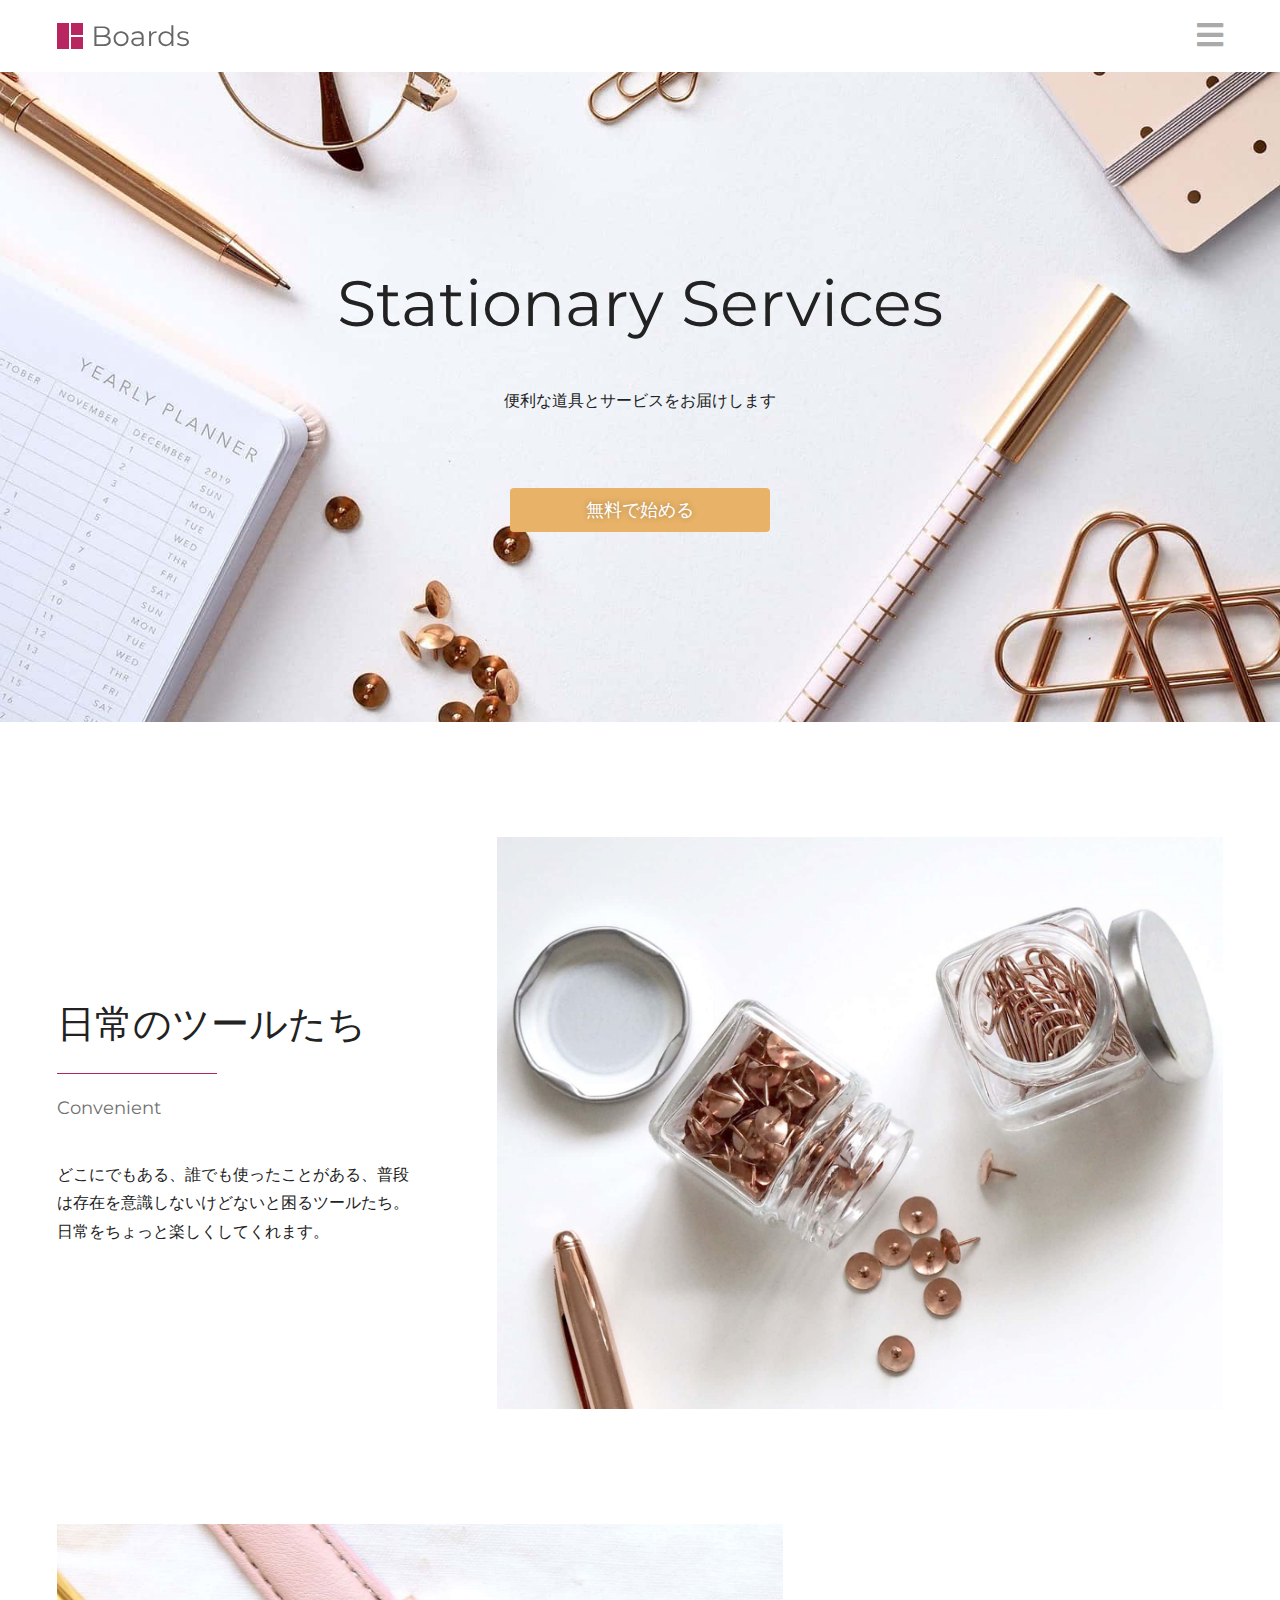
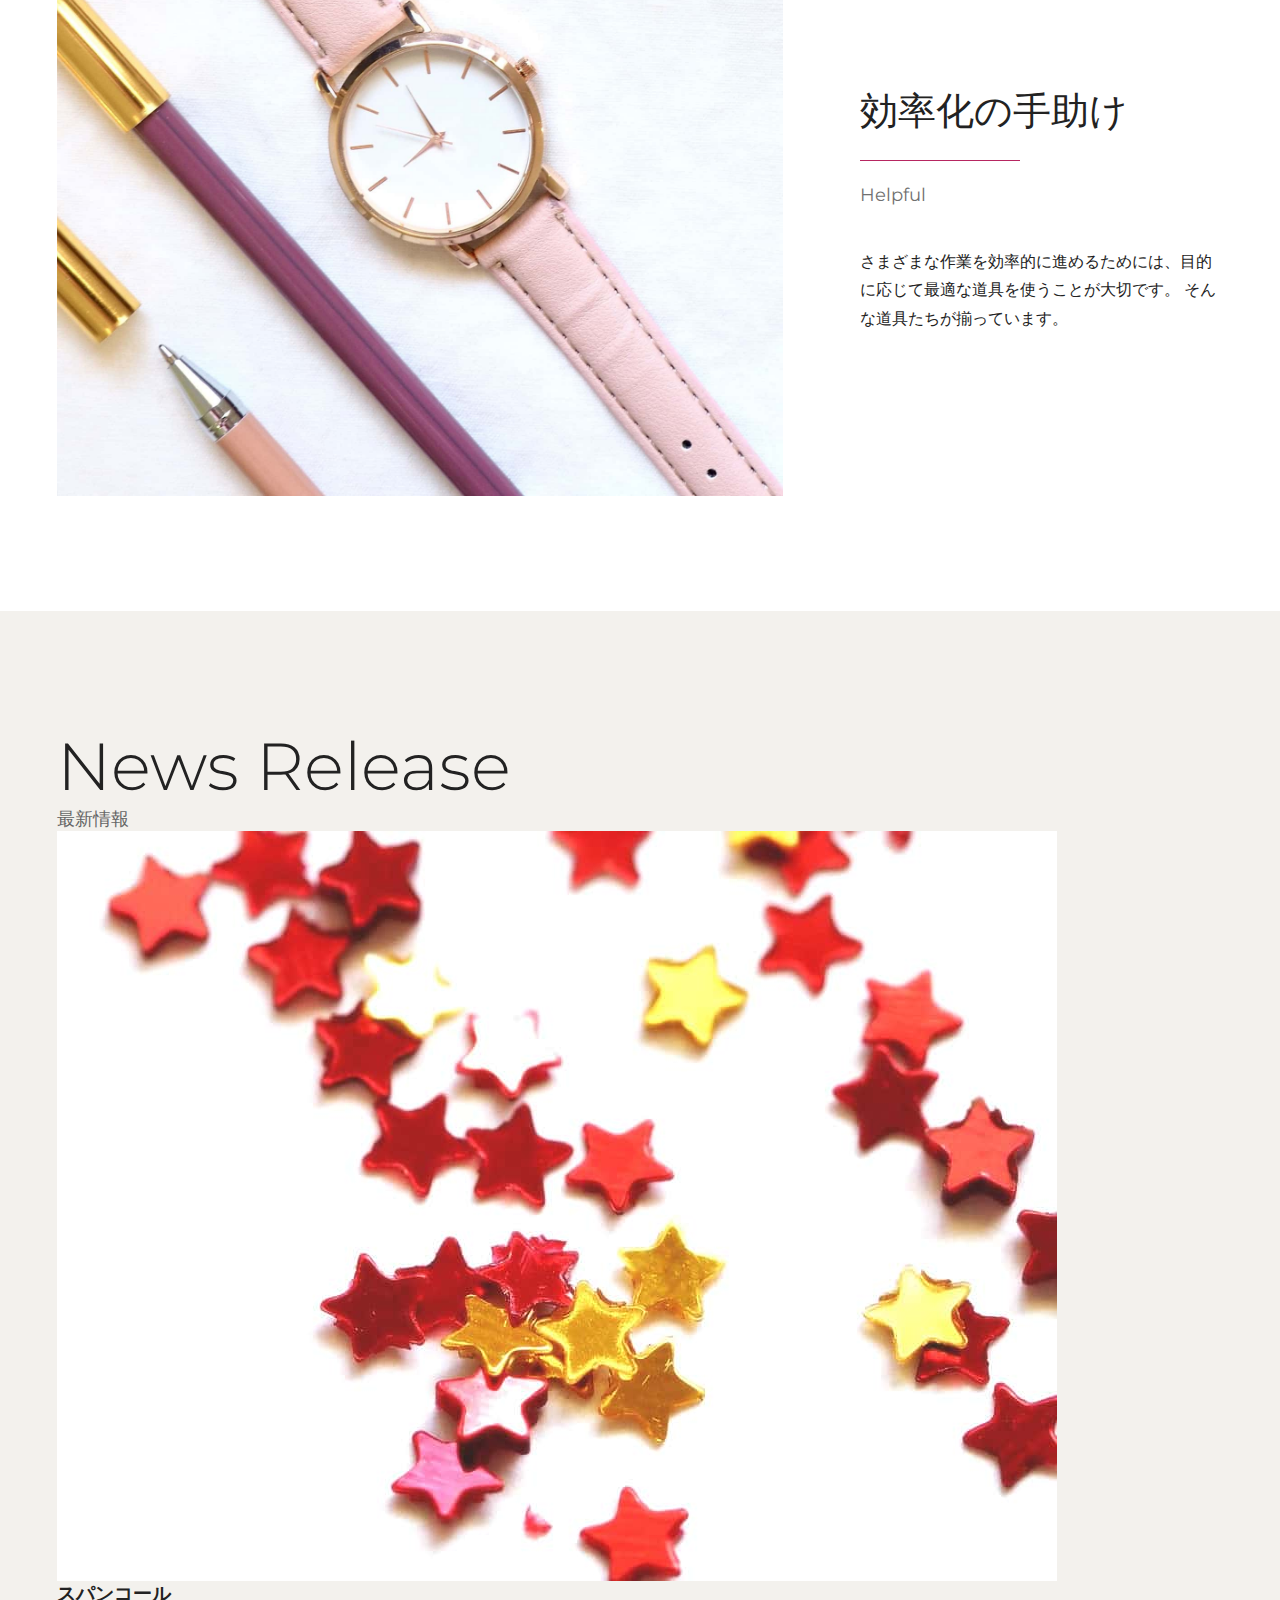
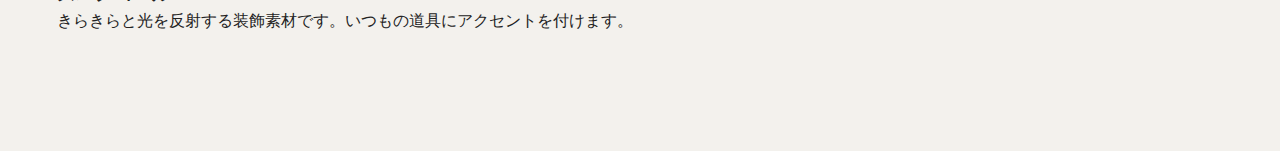
==== src/index.html @ 55b47ab6 "4-3.見出しの表示を整える" ====
<!DOCTYPE html>
<html lang="ja">
<head>
  <meta charset="UTF-8">
  <meta name="viewport" content="width=device-width">
  <title>Boards</title>

  <link rel="preconnect" href="https://fonts.googleapis.com">
  <link rel="preconnect" href="https://fonts.gstatic.com" crossorigin>
  <link href="https://fonts.googleapis.com/css2?family=Montserrat:wght@100..900&display=swap" rel="stylesheet">

  <link href="css/all.css" rel="stylesheet">

  <link href="style.css" rel="stylesheet">
</head>

<body>
  <header class="header">
    <div class="header-container w-container">
      <div class="site">
        <a href="index.html">
          <img src="img/logo.svg" alt="Boards" width="135" height="26">
        </a>
      </div>

      <button class="navbtn">
        <i class="fa fa-bars"></i>
        <span class="sr-only">MENU</span>
      </button>
    </div>
  </header>

  <section class="hero">
    <div class="hero-container w-container">
      <h1>Stationary Services</h1>
      <p>便利な道具とサービスをお届けします</p>
      <a href="#" class="btn">無料で始める</a>
    </div>
  </section>

  <section class="imgtext">
    <div class="imgtext-container w-container">
      <div class="text">
        <h2 class="heading-decoration">日常のツールたち</h2>
        <p>Convenient</p>
        <p>どこにでもある、誰でも使ったことがある、普段は存在を意識しないけどないと困るツールたち。
          日常をちょっと楽しくしてくれます。</p>
      </div>
      <figure class="img">
        <img src="img/tool.jpg" alt="" width="1600" height="1260">
      </figure>
    </div>
  </section>

  <section class="imgtext">
    <div class="imgtext-container reverse w-container">
      <div class="text">
        <h2 class="heading-decoration">効率化の手助け</h2>
        <p>Helpful</p>
        <p>さまざまな作業を効率的に進めるためには、目的に応じて最適な道具を使うことが大切です。
          そんな道具たちが揃っています。</p>
      </div>
      <figure class="img">
        <img src="img/helpful.jpg" alt="" width="1600" height="1260">
      </figure>
    </div>
  </section>

  <section class="posts">
    <div class="w-container">
      <h2 class="heading">
        News Release <span>最新情報</span>
      </h2>

      <div class="posts-container">
        <article class="post">
          <a href="#">
            <figure>
              <img src="img/news01.jpg" alt="" width="1000" height="750">
            </figure>
            <h3>スパンコール</h3>
            <p>きらきらと光を反射する装飾素材です。いつもの道具にアクセントを付けます。</p>
          </a>
        </article>
      </div>
    </div>
  </section>
</body>
</html>
---- src/style.css ----
@charset "UTF-8";

/* 基本 */
:root {
  --v-space: clamp(90px, 9vw, 120px);
}

body {
  margin: 0;
  background-color: #eeeeee;
  color: #222222;
  font-family: sans-serif;
}

h1, h2, h3, h4, h5, h6, p, figure {
  margin: 0;
}

p {
  line-height: 1.8;
}

a {
  color: inherit;
  text-decoration: none;
}

a:hover {
  filter: brightness(90%) contrast(120%);
}

img {
  display: block;
  max-width: 100%;
  height: auto;
}

/* 横幅と左右の余白 */
.w-container {
  max-width: 1166px;
  margin: auto;
  padding-left: 15px;
  padding-right: 15px;
}

/* ヘッダー */
.header {
  position: sticky;
  top: 0;
  z-index: 10;
  height: 72px;
  background-color: #ffffff;
}

.header-container {
  display: flex;
  justify-content: space-between;
  align-items: center;
  height: 100%;
}

/* ナビゲーションボタン */
.navbtn {
  padding: 0;
  outline: none;
  border: none;
  background: transparent;
  cursor: pointer;
  color: #aaaaaa;
  font-size: 30px;
}

/* ヒーロー */
.hero {
  height: 650px;
  background-image: url(img/hero.jpg);
  background-position: center;
  background-size: cover;
}

.hero-container {
  display: grid;
  justify-items: center;
  align-content: center;
  height: 100%;
}

.hero h1 {
  margin-bottom: 42px;
  font-family: "Montserrat", sans-serif;
  font-size: clamp(48px, 5vw, 68px);
  min-height: 0vw;
  font-weight: 400;
  line-height: 1.3;
  text-align: center;
}

.hero p {
  margin-bottom: 72px;
}

/* ボタン */
.btn {
  display: block;
  width: 260px;
  padding: 10px;
  box-sizing: border-box;
  border-radius: 4px;
  background-color: #e8b368;
  color: #ffffff;
  font-size: 18px;
  text-align: center;
  text-shadow: 0 0 6px #00000052;
}

/* 画像とテキスト */
.imgtext {
  padding: var(--v-space) 0;
  background-color: #ffffff;
}

.imgtext + .imgtext {
  padding-top: 0;
}

.imgtext-container {
  display: flex;
  flex-direction: column;
  gap: clamp(45px, 6vw, 80px);
}

@media (min-width: 768px) {
  .imgtext-container {
    flex-direction: row;
    align-items: center;
  }

  .imgtext-container.reverse {
    flex-direction: row-reverse;
  }

  .imgtext-container>.text {
    flex: 1;
    min-width: 17em;
  }

  .imgtext-container>.img {
    flex: 2;
  }
}

/* タイトルとサブタイトル（赤く短い線で装飾） */
.heading-decoration {
  font-size: clamp(30px, 3vw, 40px);
  min-height: 0vw;
  font-weight: 400;
}

.heading-decoration::after {
  display: block;
  content: '';
  width: 160px;
  height: 0px;
  border-top: solid 1px #b72661;
  margin-top: 0.6em;
}

.heading-decoration + p {
  margin-top: 1em;
  margin-bottom: 2em;
  color: #707070;
  font-family: "Montserrat", sans-serif;
  font-size: 18px;
}

/* 記事一覧 */
.posts {
  padding: var(--v-space) 0;
  background-color: #f3f1ed;
}

/* パーツの見出し */
.heading {
  font-family: "Montserrat", sans-serif;
  font-size: clamp(40px, 5.2vw, 70px);
  min-height: 0vw;
  font-weight: 300;
}

.heading span {
  display: block;
  color: #666666;
  font-size: 18px;
}
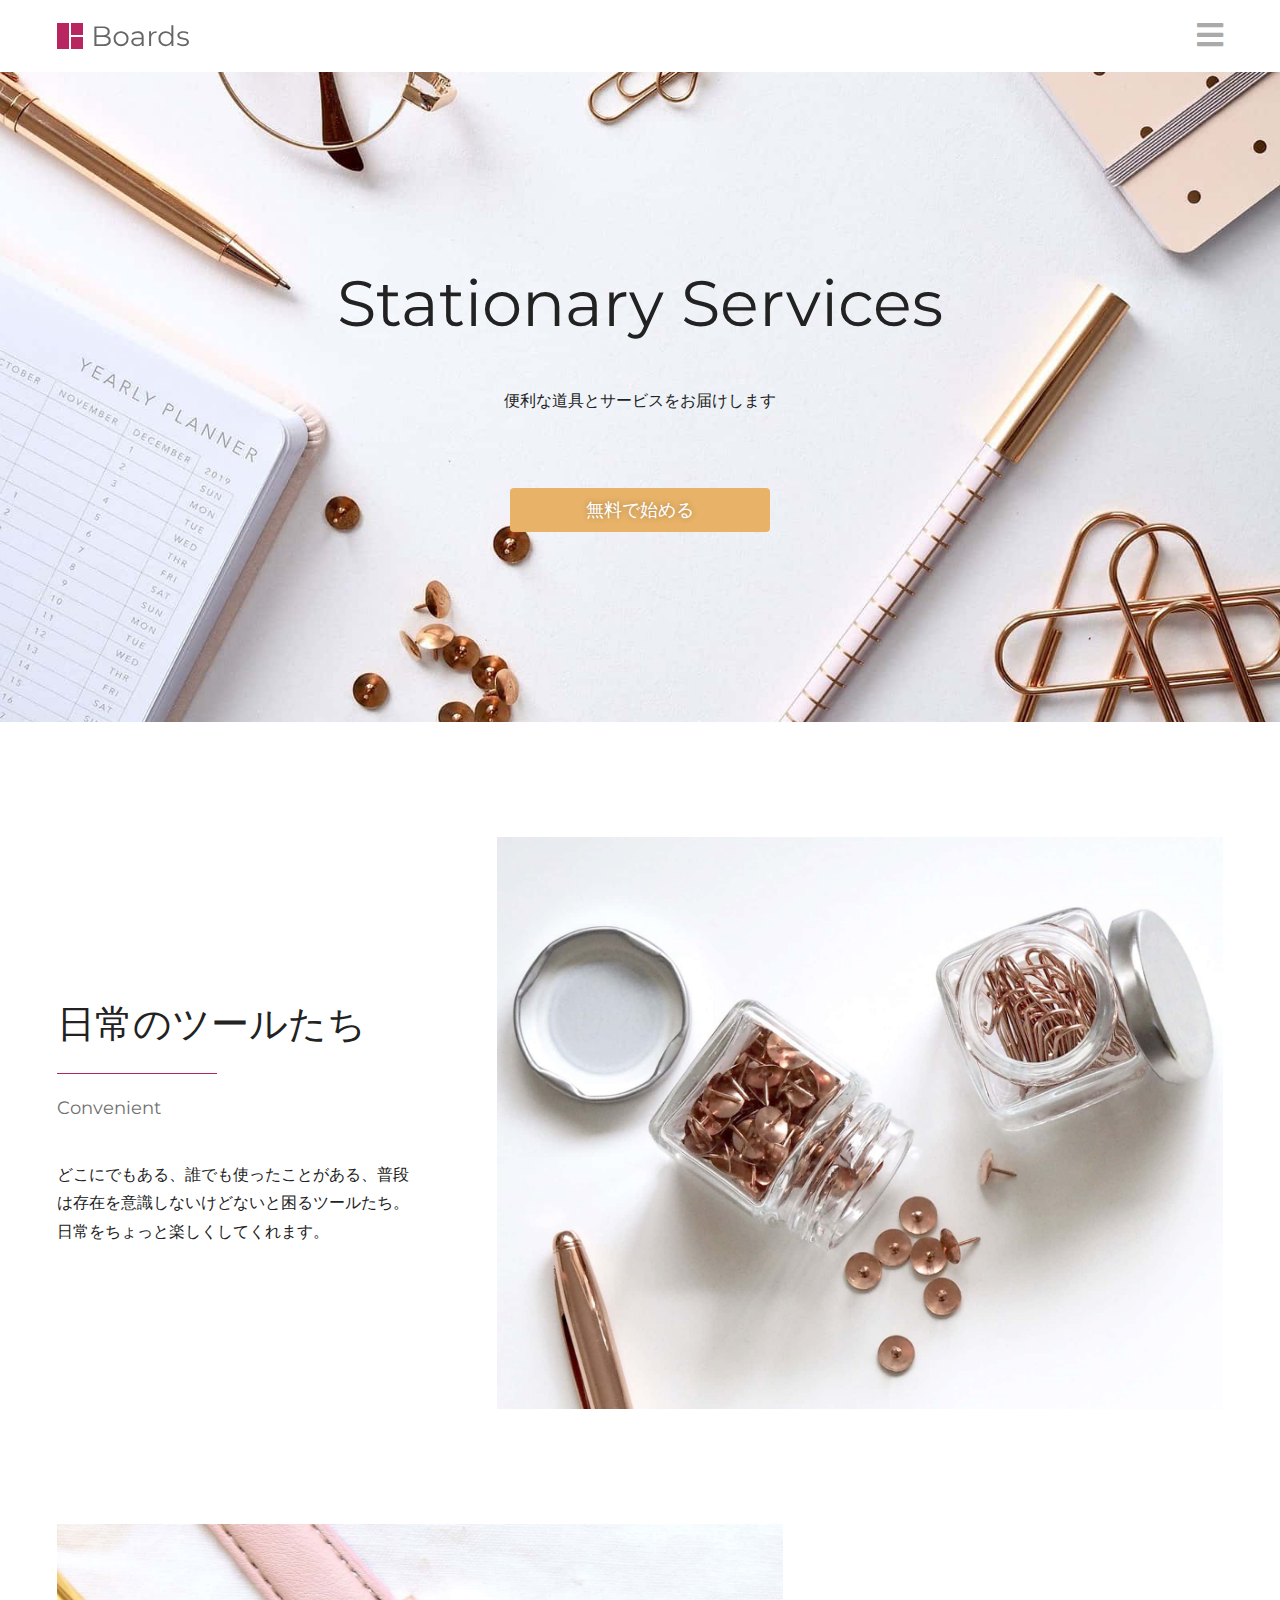
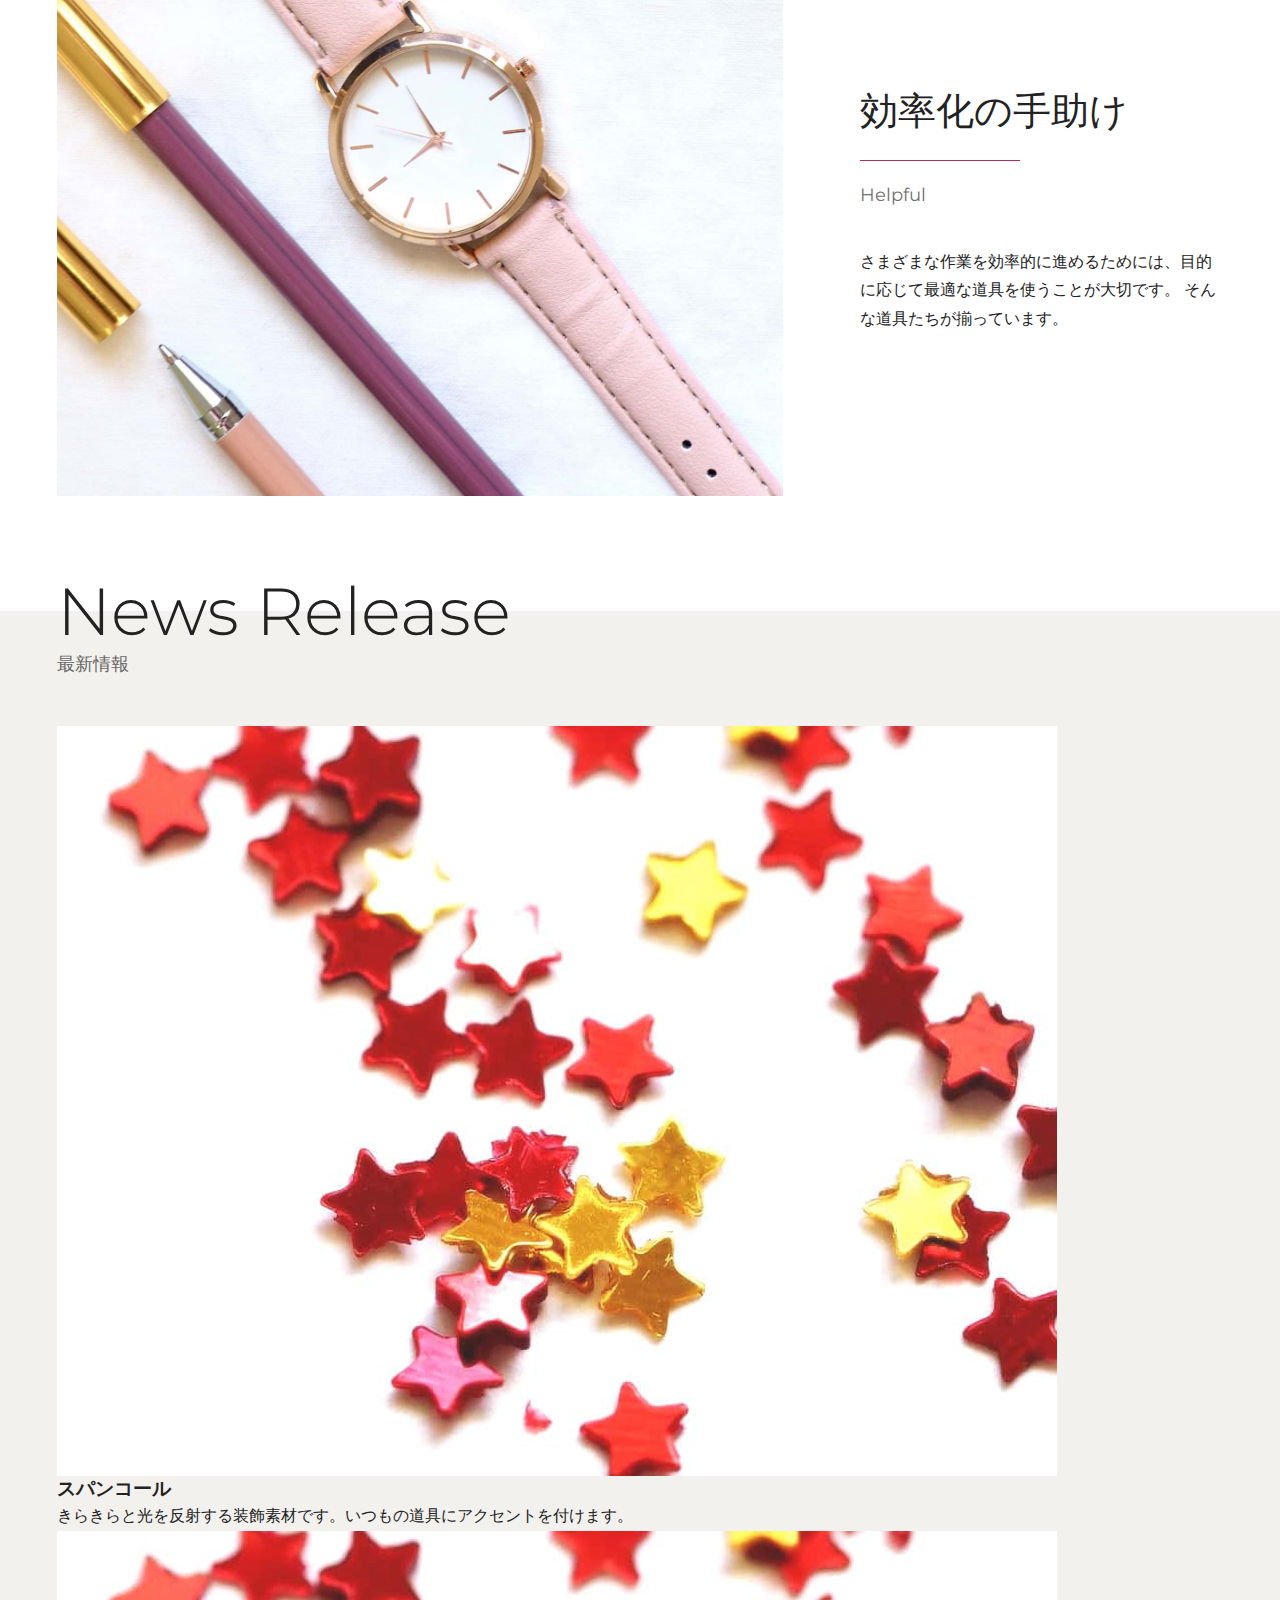
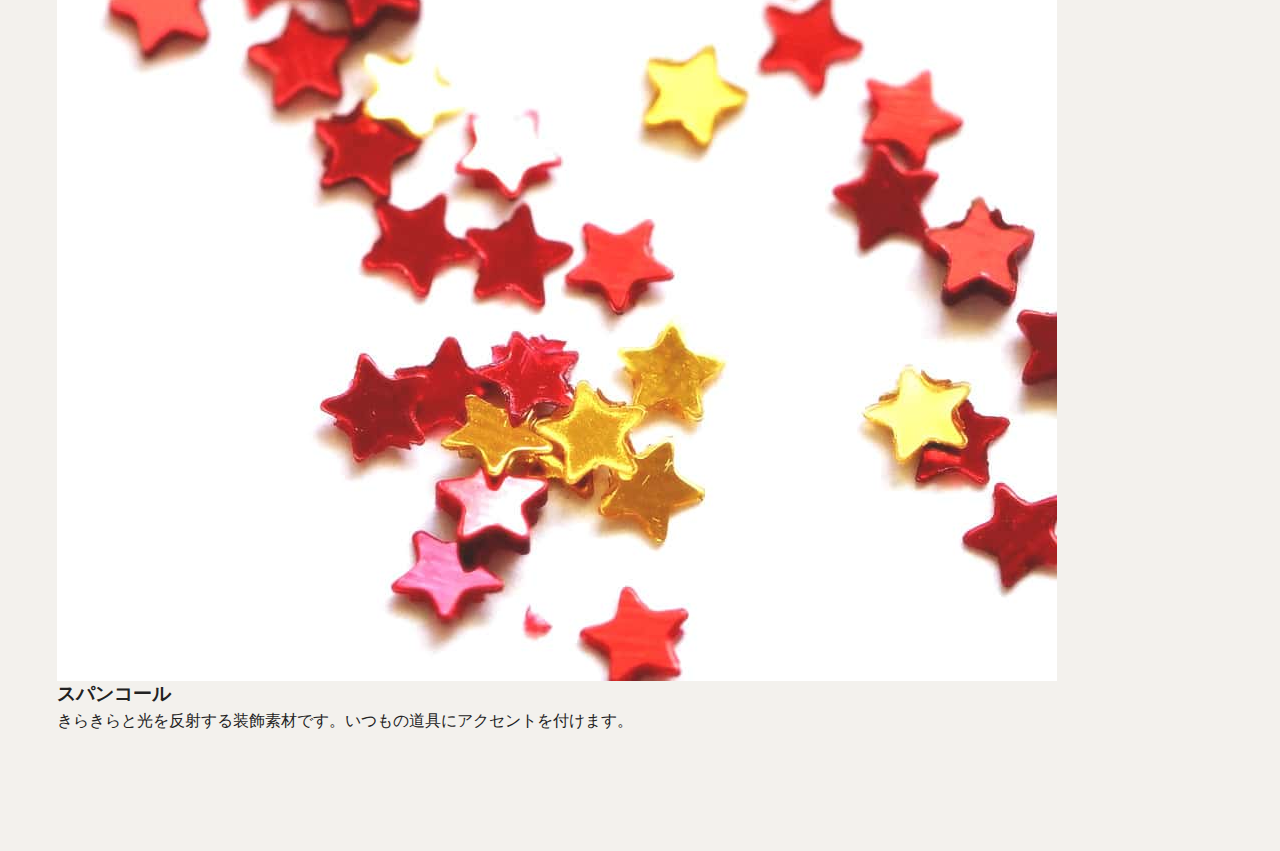
==== commit c468b0fd: "4-4.見出しの配置を整える" ====
--- a/src/index.html
+++ b/src/index.html
@@ -83,6 +83,18 @@
           </a>
         </article>
       </div>
+
+      <div class="posts-container">
+        <article class="post">
+          <a href="#">
+            <figure>
+              <img src="img/news01.jpg" alt="" width="1000" height="750">
+            </figure>
+            <h3>スパンコール</h3>
+            <p>きらきらと光を反射する装飾素材です。いつもの道具にアクセントを付けます。</p>
+          </a>
+        </article>
+      </div>
     </div>
   </section>
 </body>
--- a/src/style.css
+++ b/src/style.css
@@ -41,6 +41,7 @@
   margin: auto;
   padding-left: 15px;
   padding-right: 15px;
+  position: relative;
 }
 
 /* ヘッダー */
@@ -181,6 +182,8 @@
 
 /* パーツの見出し */
 .heading {
+  position: absolute;
+  top: calc((var(--v-space) + 0.6em) * -1);
   font-family: "Montserrat", sans-serif;
   font-size: clamp(40px, 5.2vw, 70px);
   min-height: 0vw;
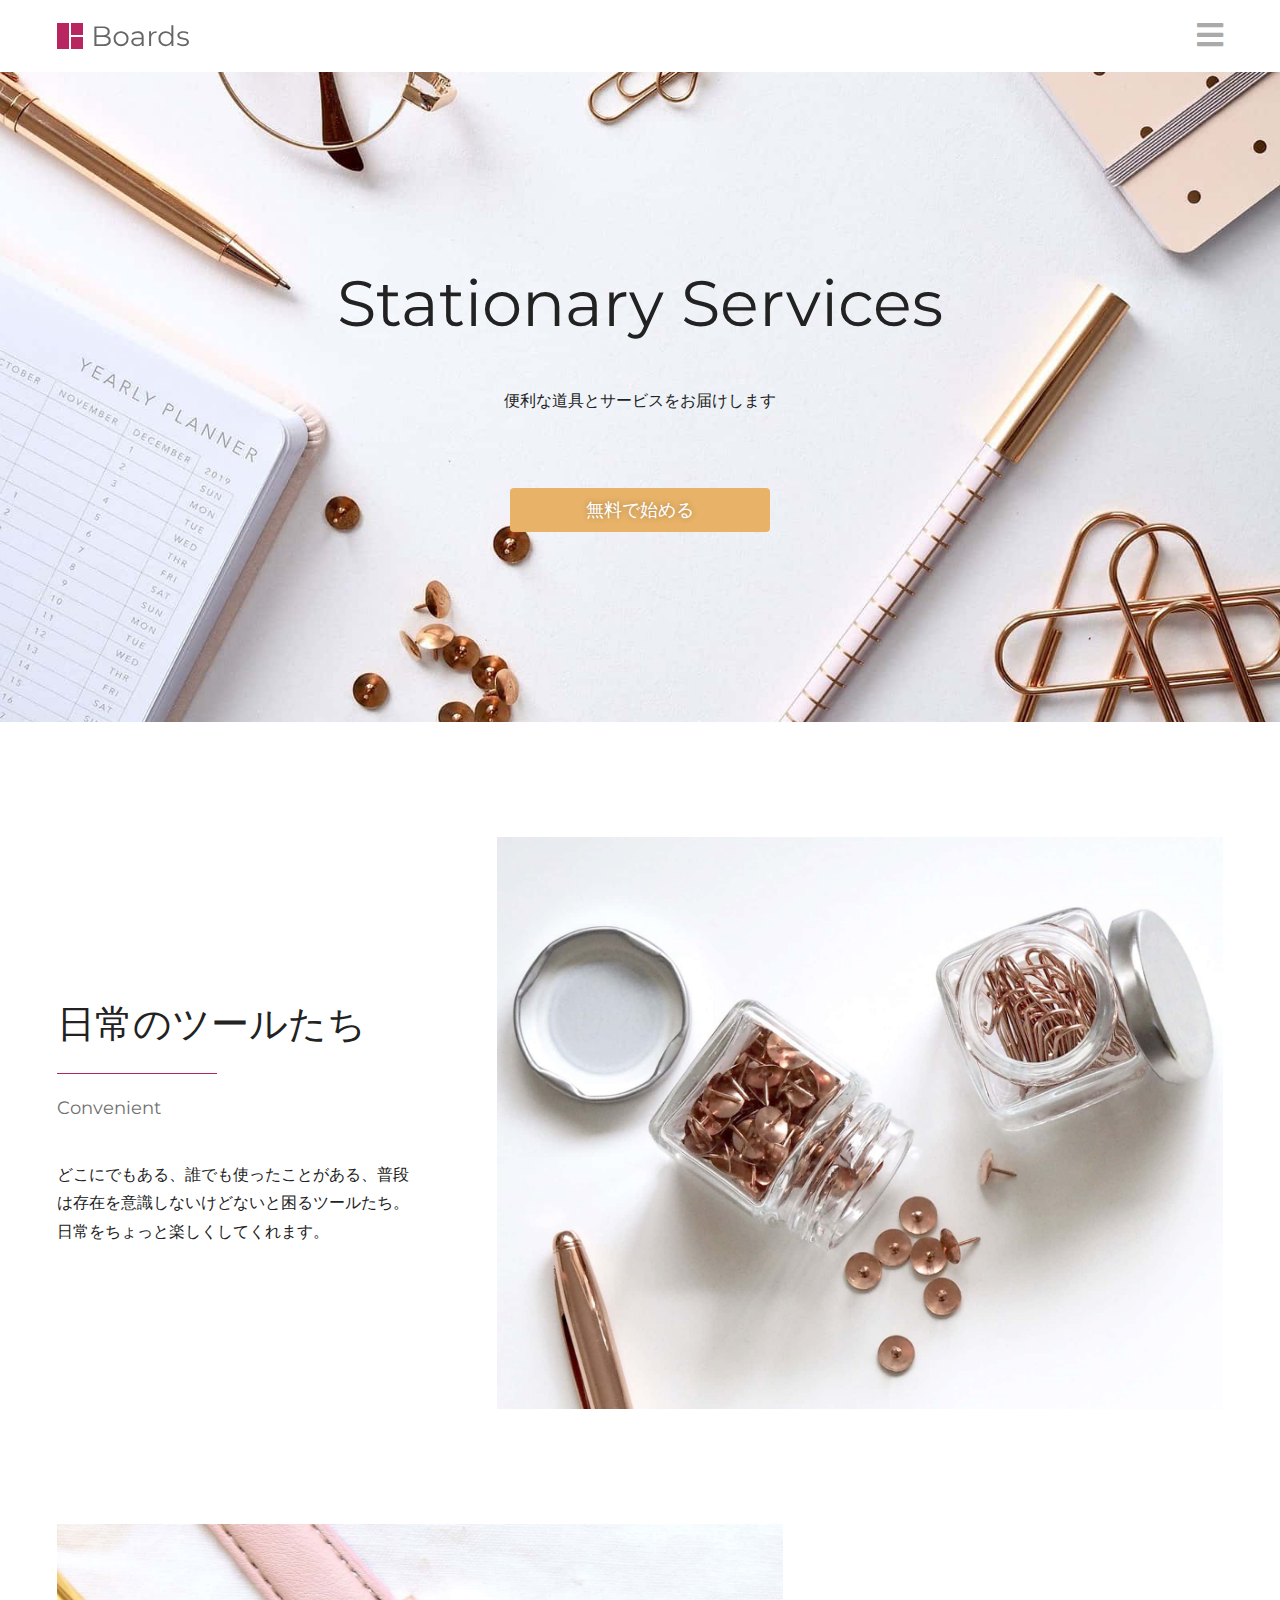
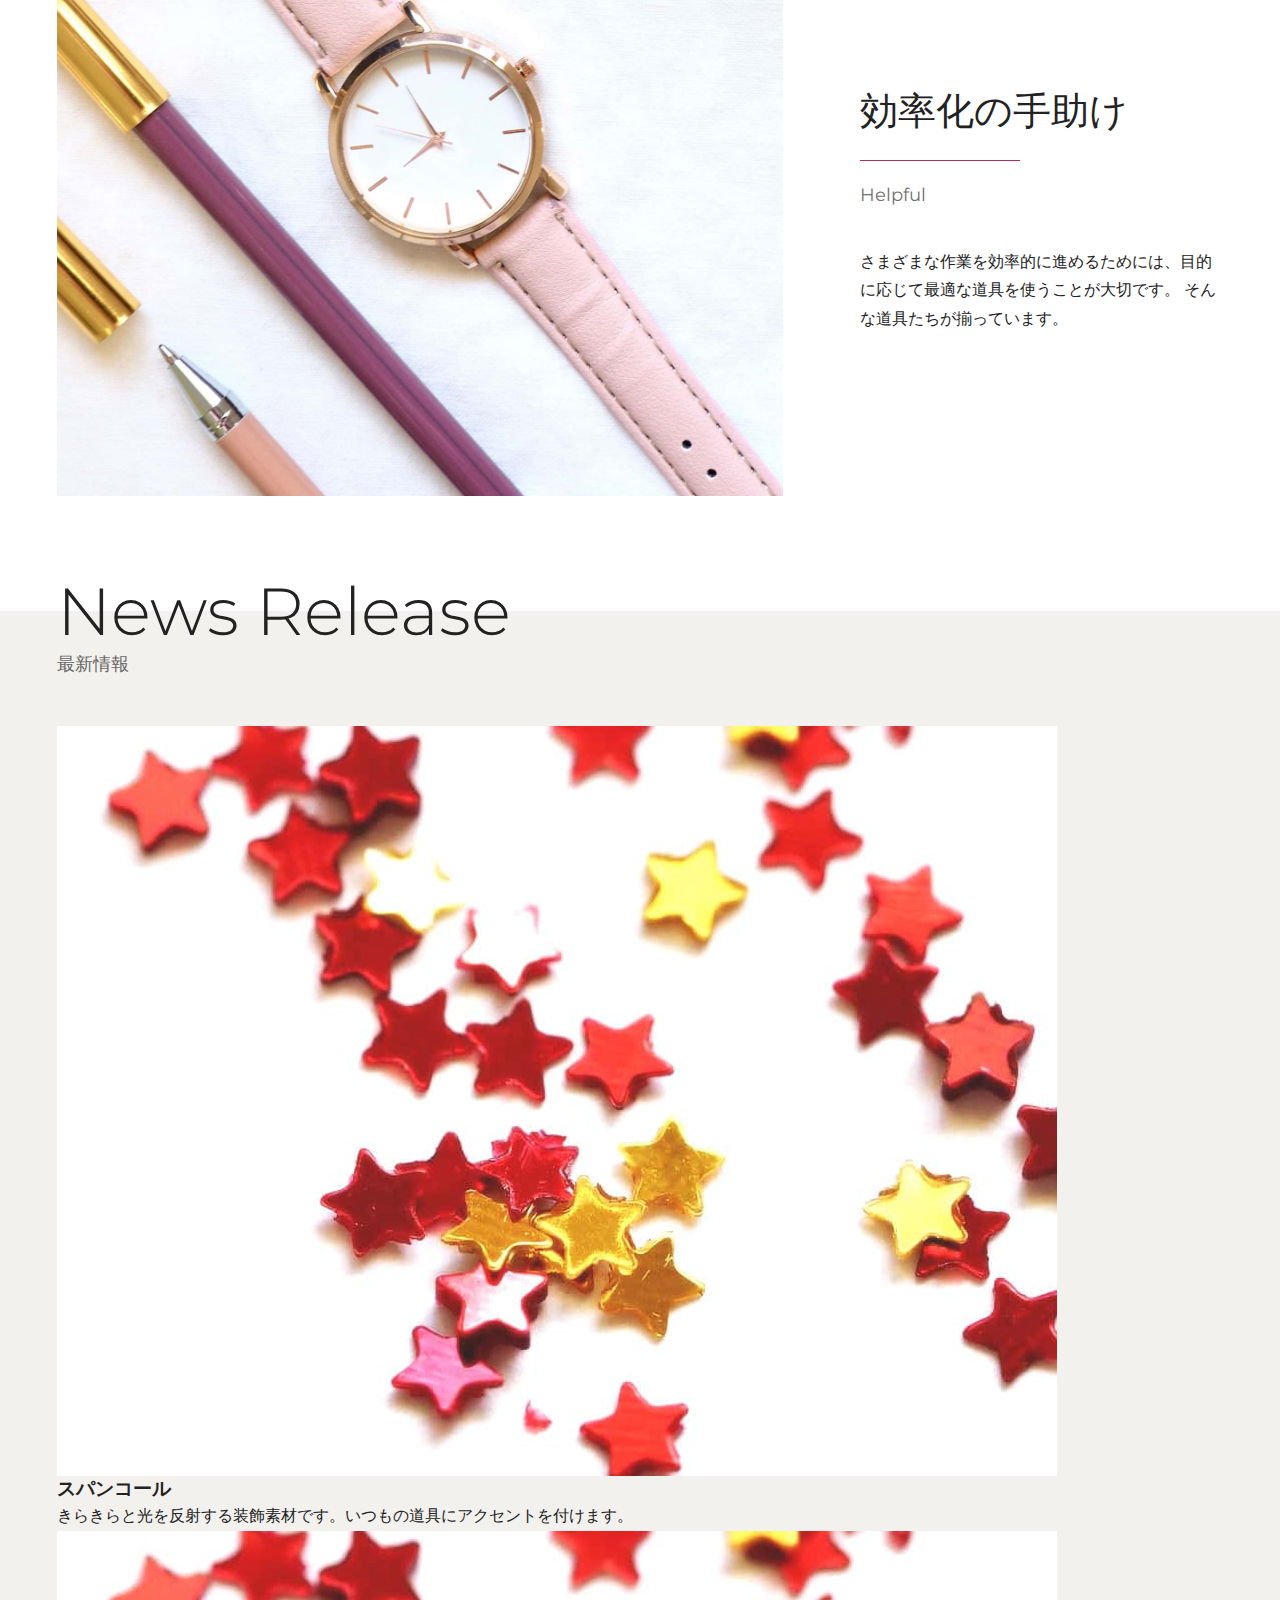
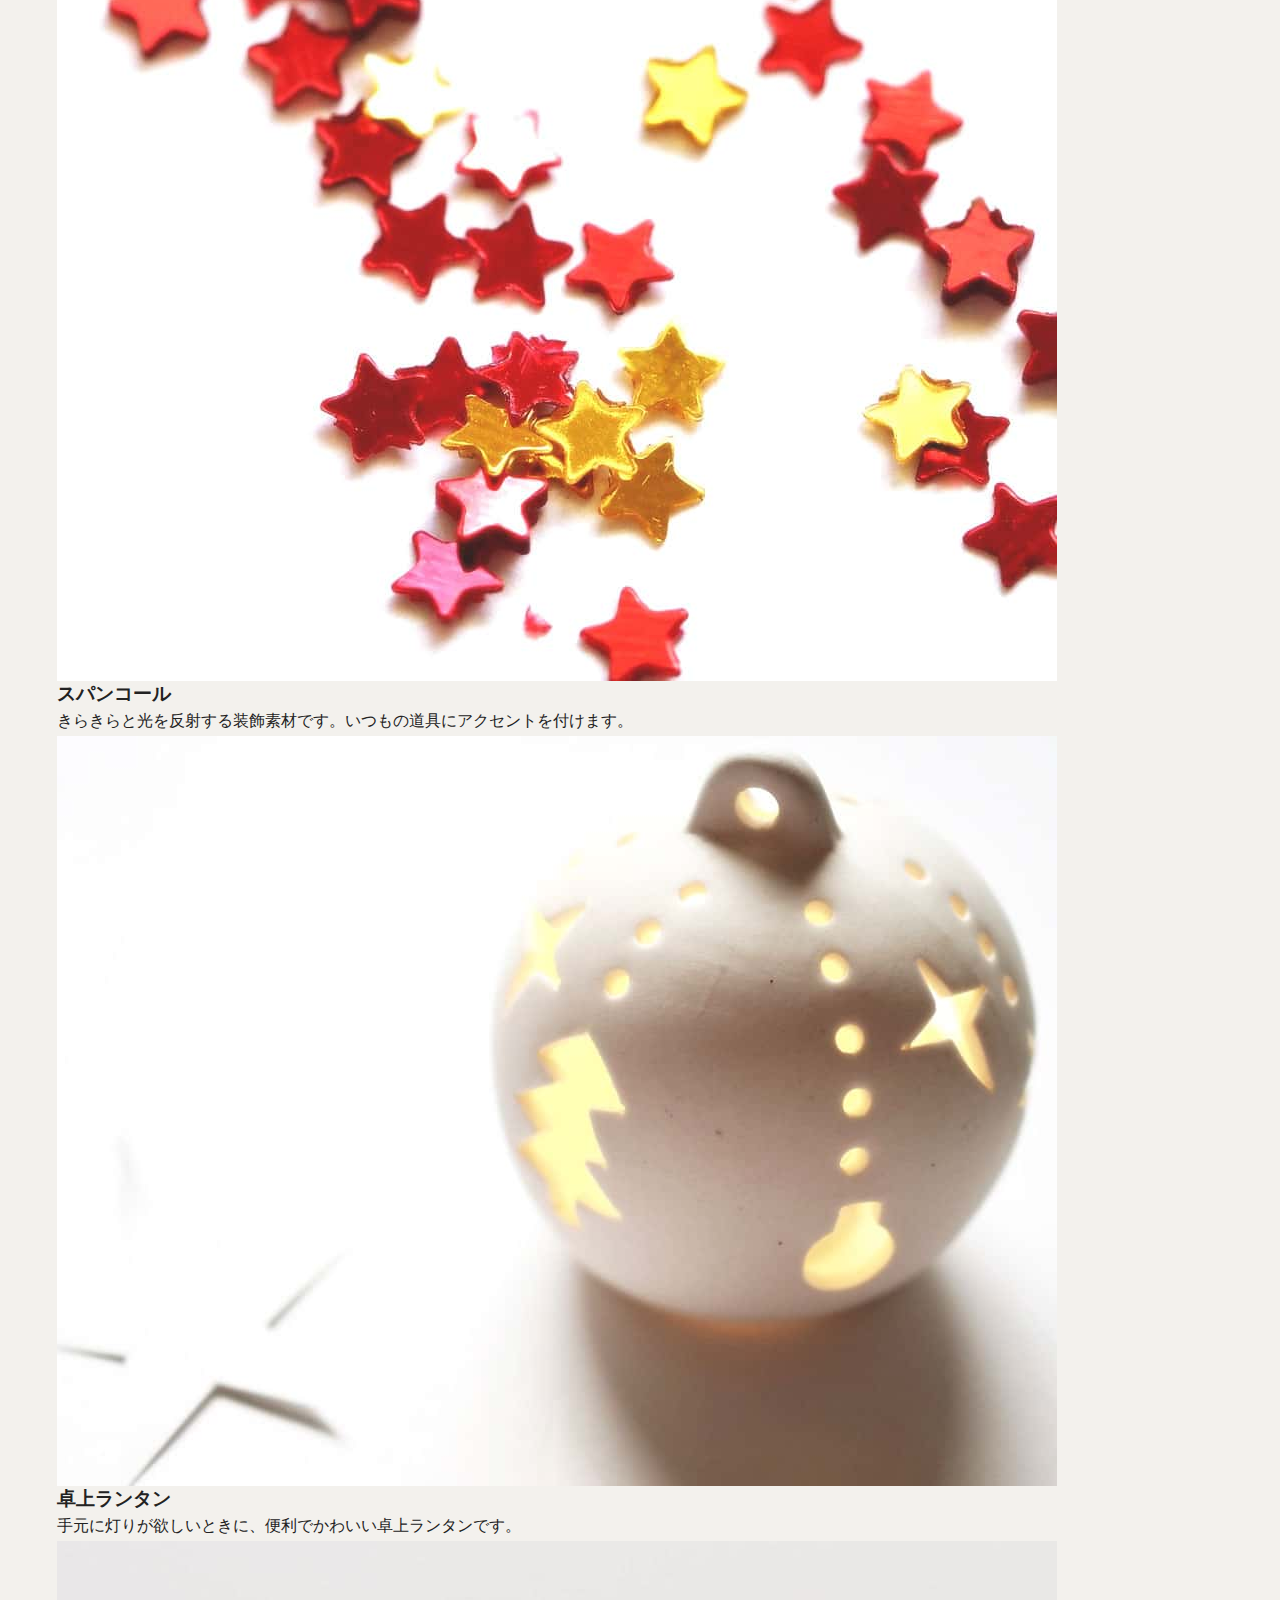
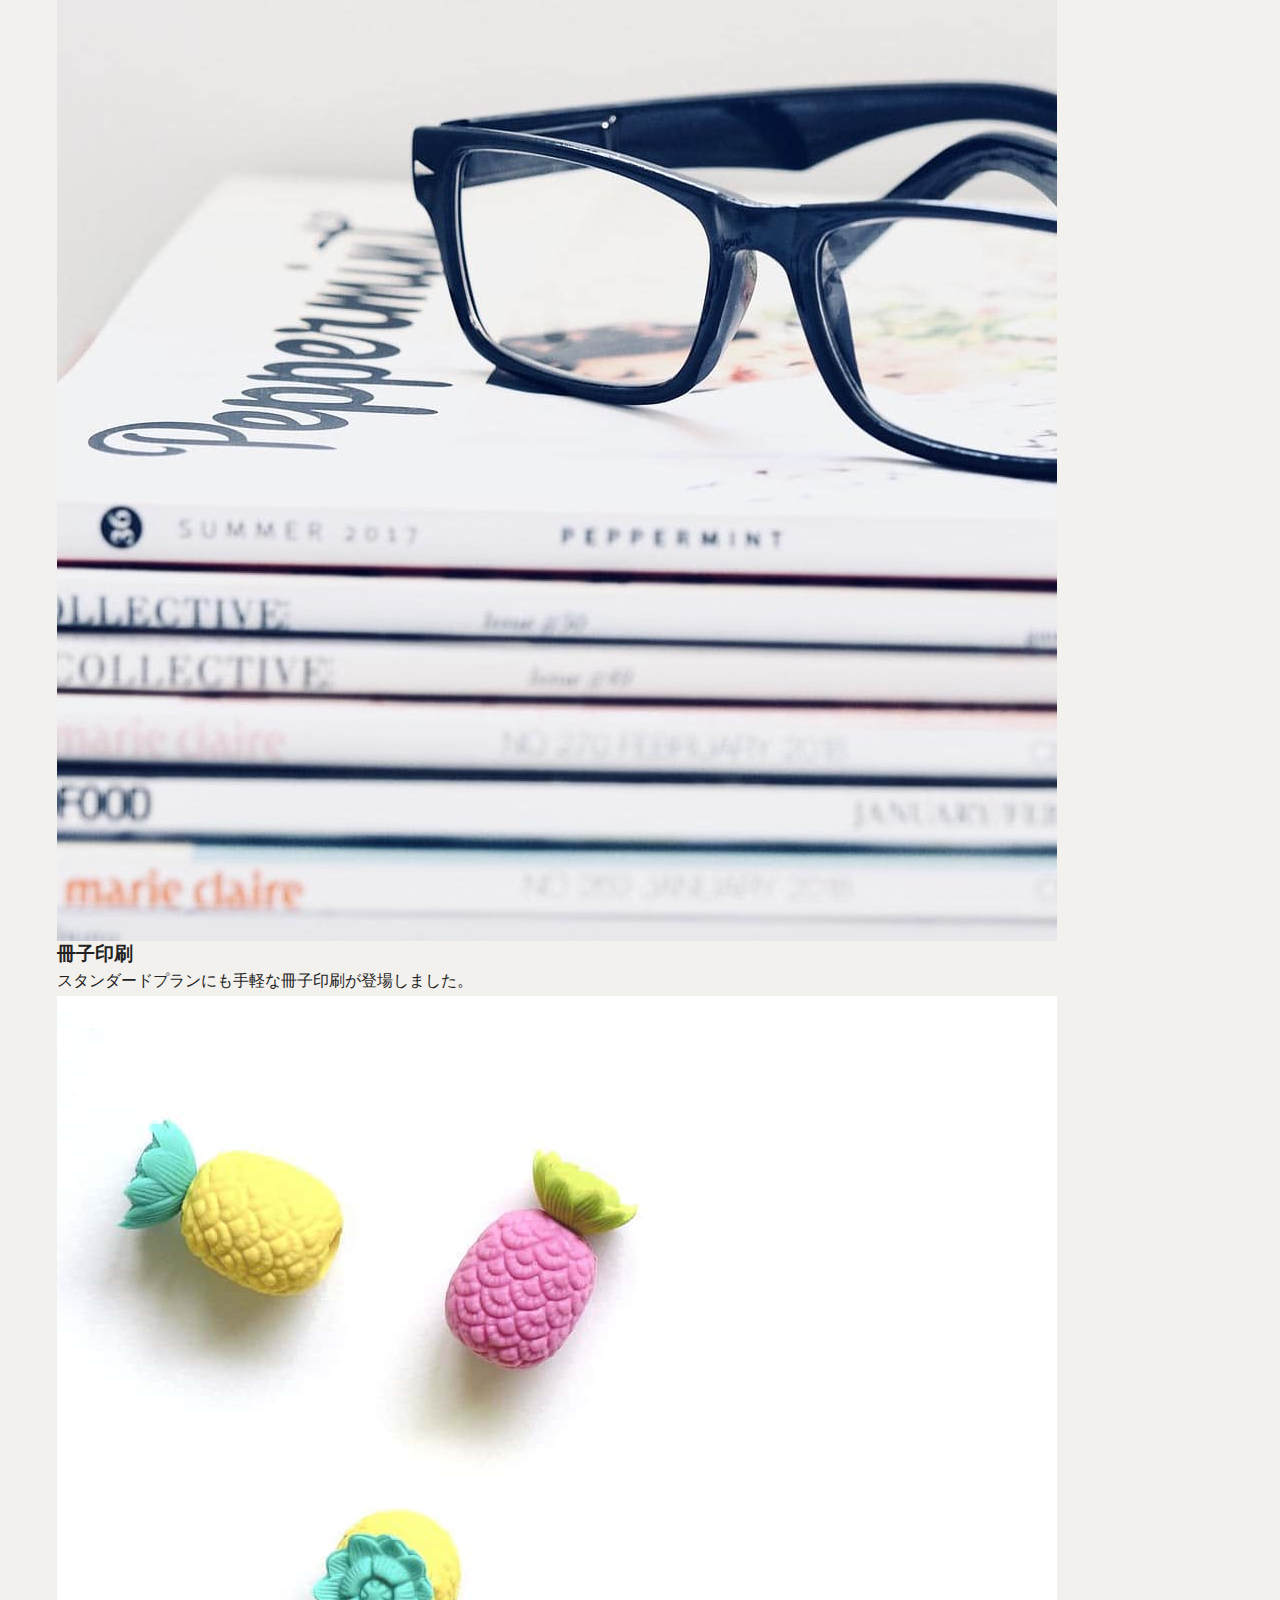
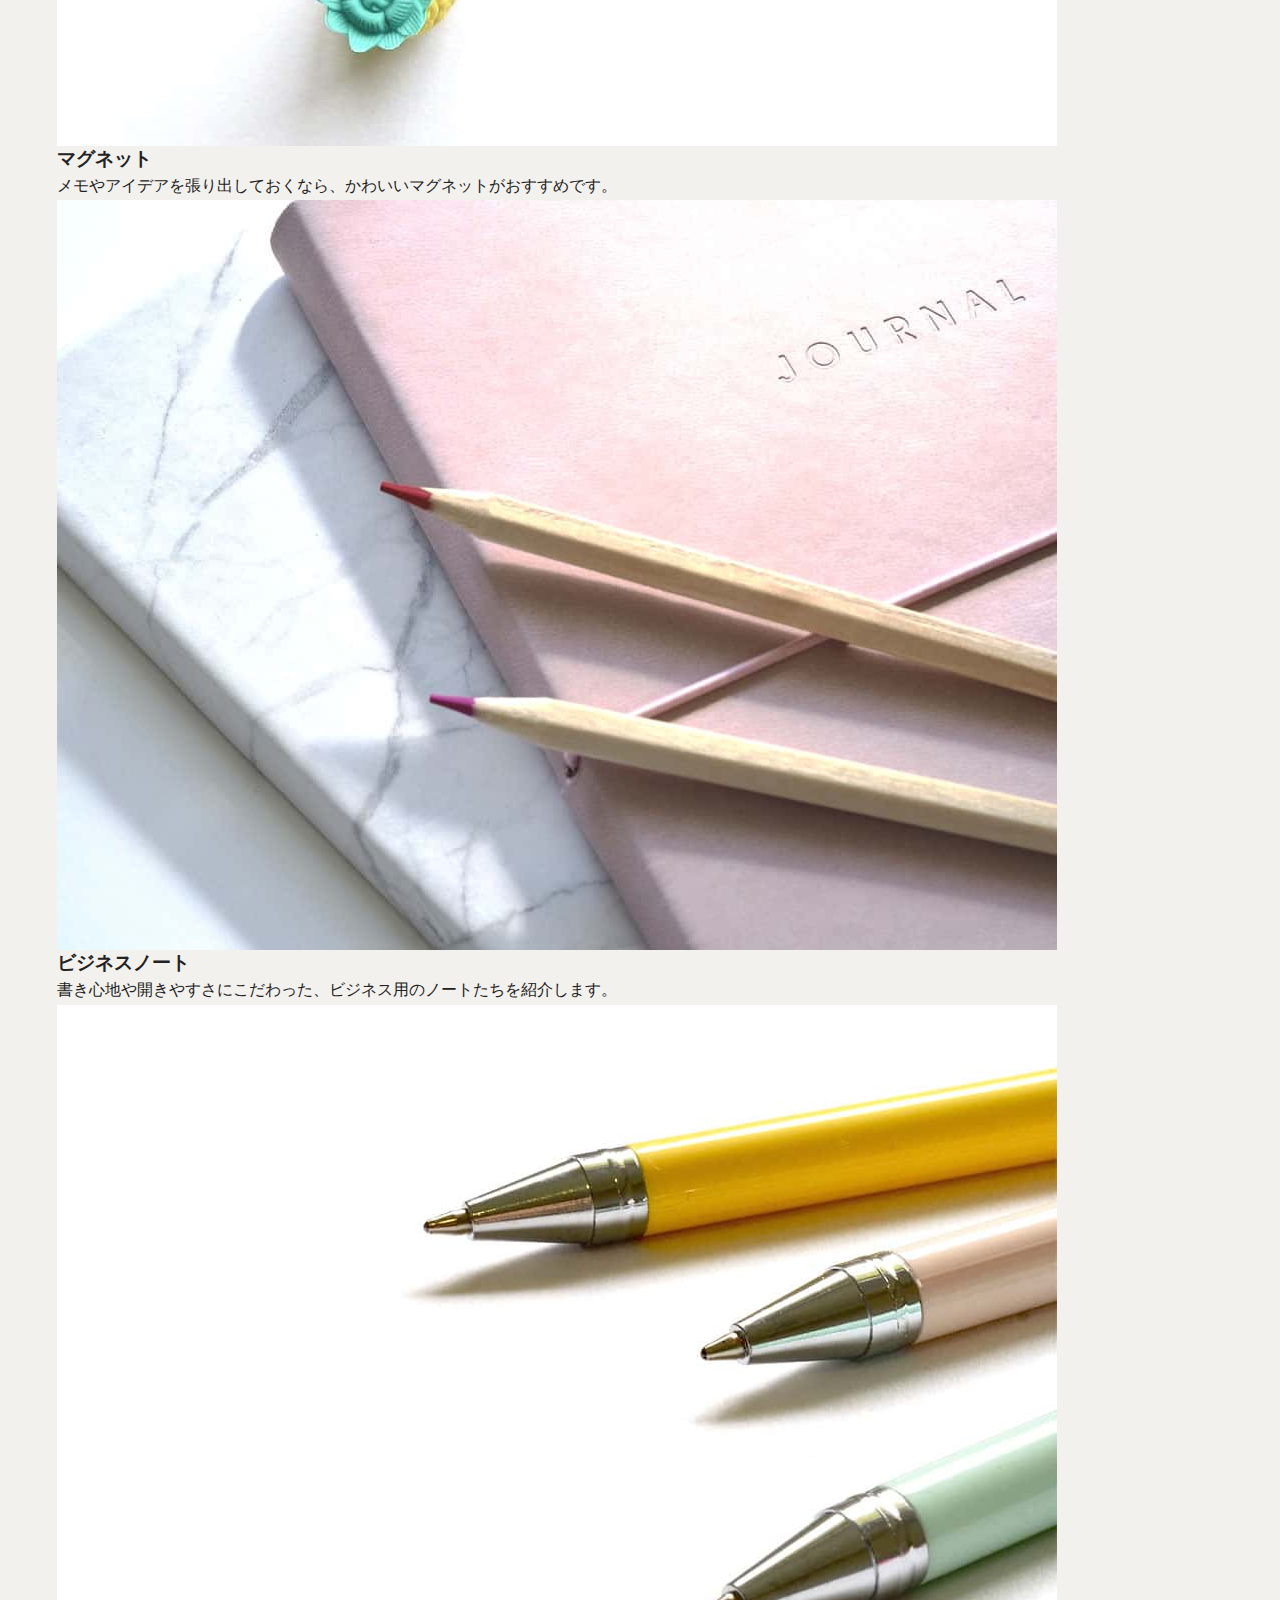
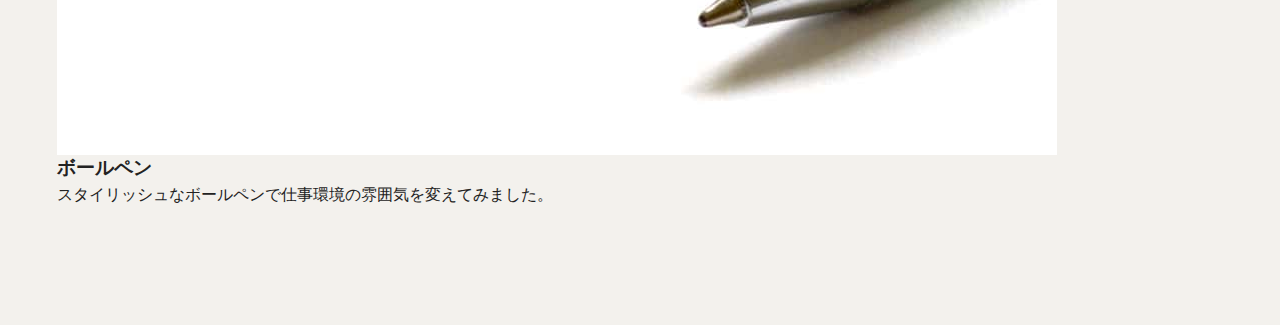
==== commit 6023a8a5: "4-5.記事を追加する" ====
--- a/src/index.html
+++ b/src/index.html
@@ -94,6 +94,56 @@
             <p>きらきらと光を反射する装飾素材です。いつもの道具にアクセントを付けます。</p>
           </a>
         </article>
+
+        <article class="post">
+          <a href="#">
+            <figure>
+              <img src="img/news02.jpg" alt="" width="1000" height="750">
+            </figure>
+            <h3>卓上ランタン</h3>
+            <p>手元に灯りが欲しいときに、便利でかわいい卓上ランタンです。</p>
+          </a>
+        </article>
+
+        <article class="post">
+          <a href="#">
+            <figure>
+              <img src="img/news03.jpg" alt="" width="1000" height="750">
+            </figure>
+            <h3>冊子印刷</h3>
+            <p>スタンダードプランにも手軽な冊子印刷が登場しました。</p>
+          </a>
+        </article>
+
+        <article class="post">
+          <a href="#">
+            <figure>
+              <img src="img/news04.jpg" alt="" width="1000" height="750">
+            </figure>
+            <h3>マグネット</h3>
+            <p>メモやアイデアを張り出しておくなら、かわいいマグネットがおすすめです。</p>
+          </a>
+        </article>
+
+        <article class="post">
+          <a href="#">
+            <figure>
+              <img src="img/news05.jpg" alt="" width="1000" height="750">
+            </figure>
+            <h3>ビジネスノート</h3>
+            <p>書き心地や開きやすさにこだわった、ビジネス用のノートたちを紹介します。</p>
+          </a>
+        </article>
+
+        <article class="post">
+          <a href="#">
+            <figure>
+              <img src="img/news06.jpg" alt="" width="1000" height="750">
+            </figure>
+            <h3>ボールペン</h3>
+            <p>スタイリッシュなボールペンで仕事環境の雰囲気を変えてみました。</p>
+          </a>
+        </article>
       </div>
     </div>
   </section>
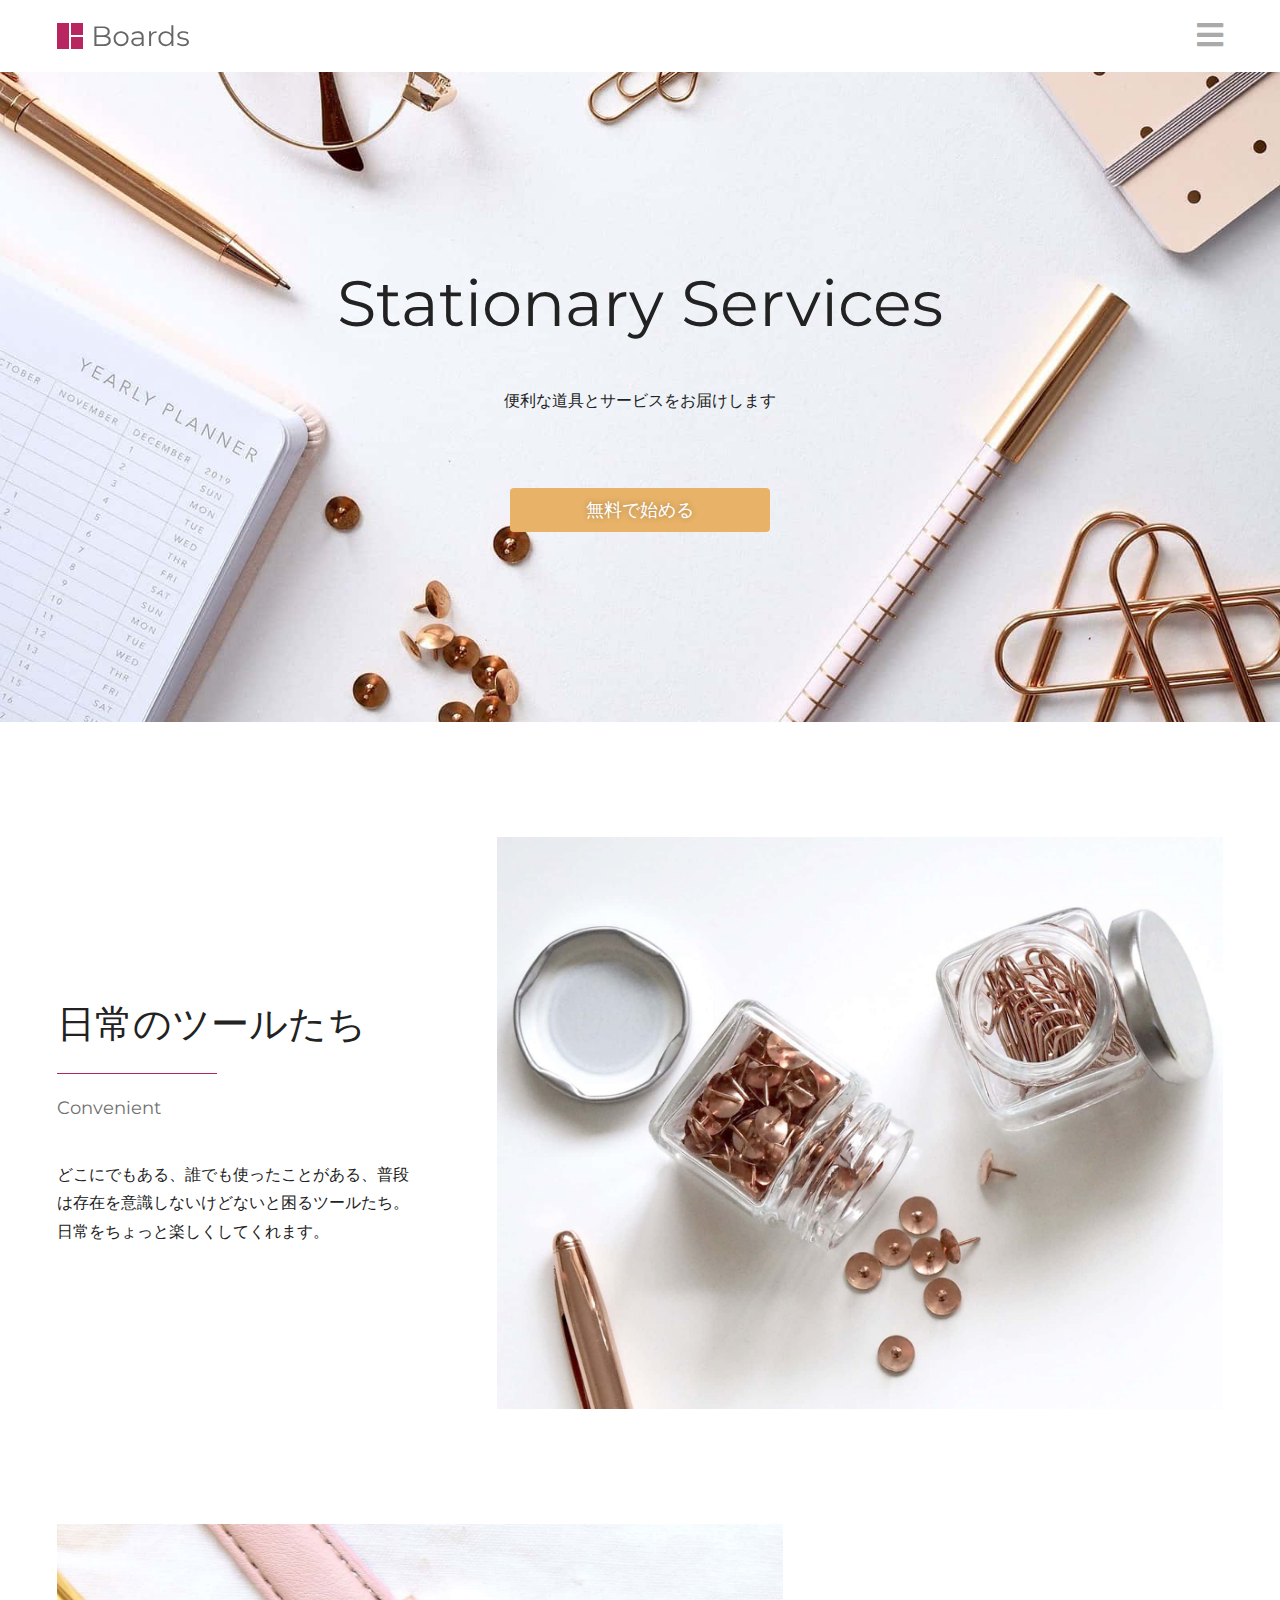
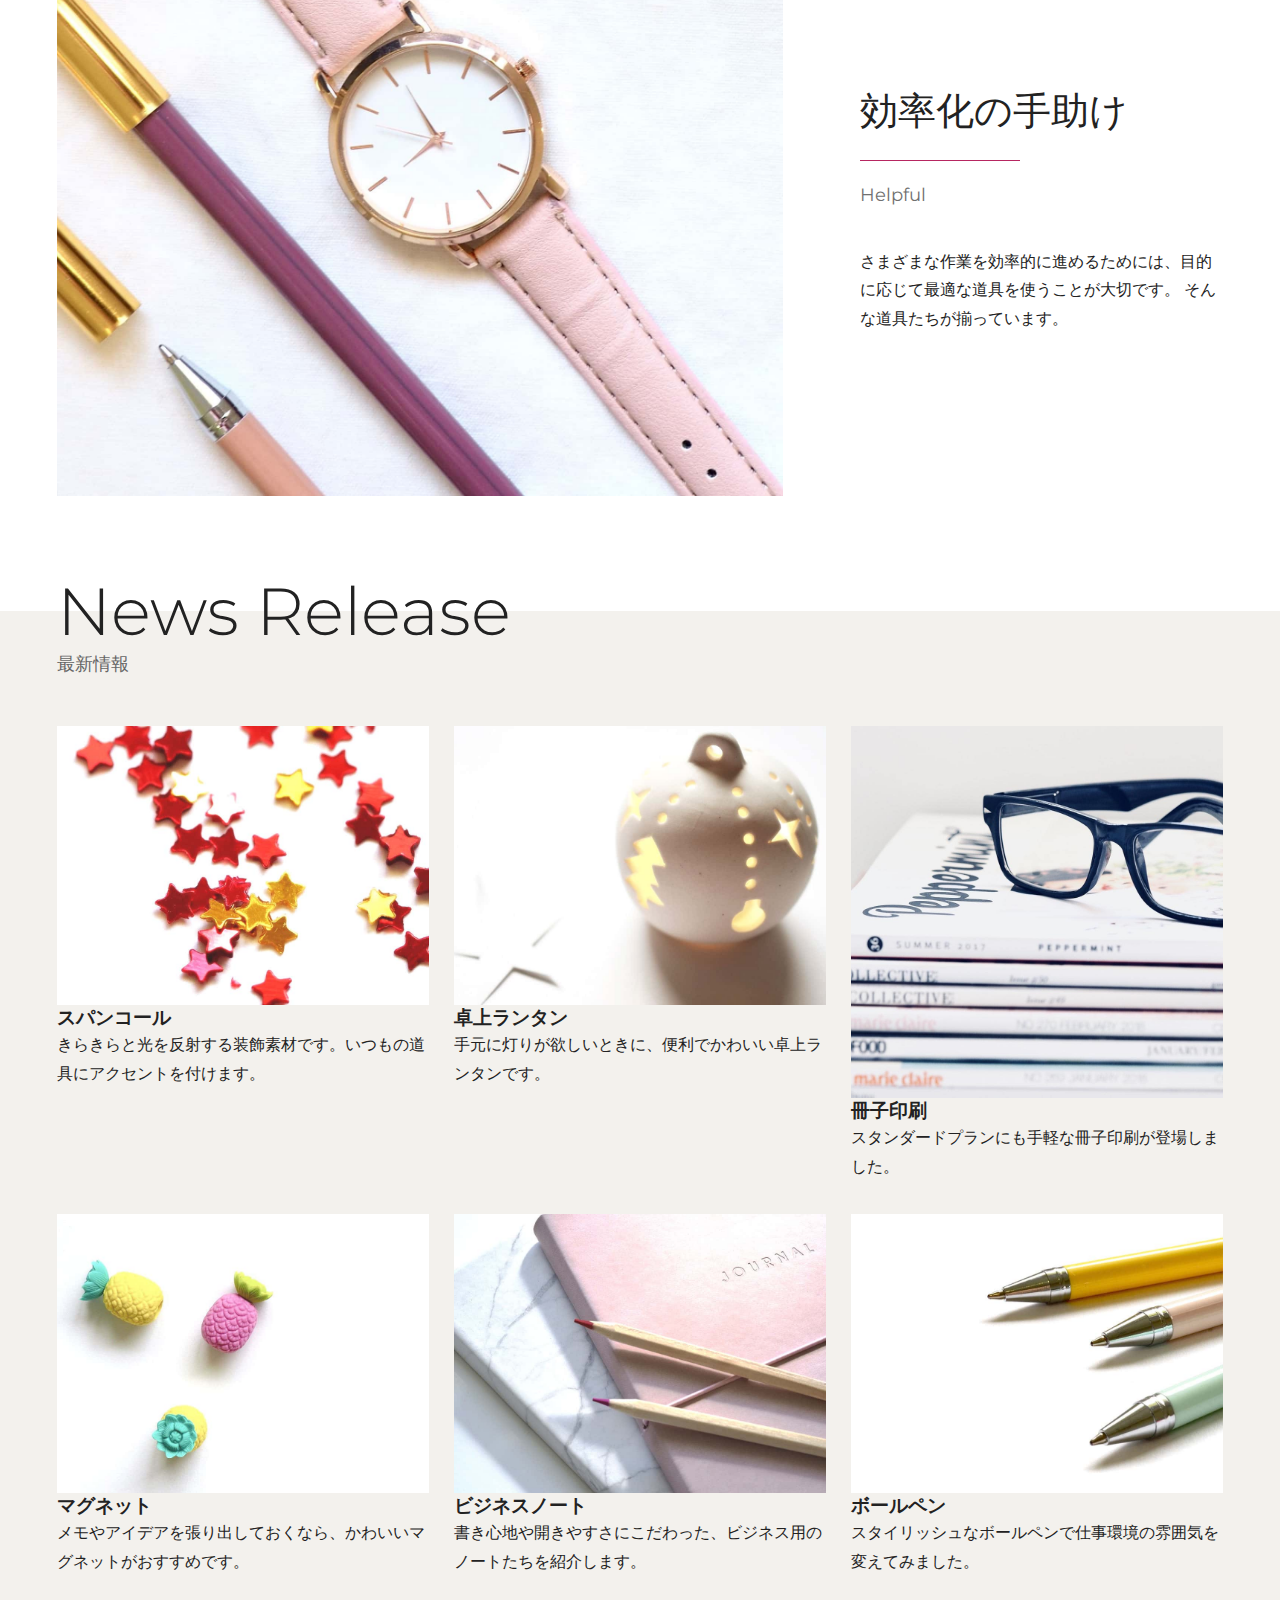
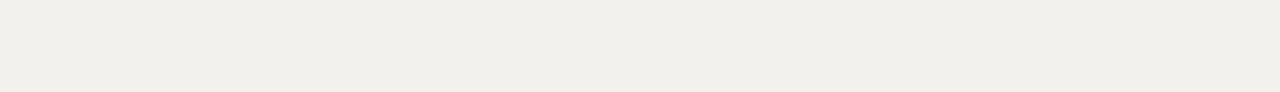
==== commit 3bbf2dcf: "4-6.記事をタイル状に並べる" ====
--- a/src/index.html
+++ b/src/index.html
@@ -82,18 +82,6 @@
             <p>きらきらと光を反射する装飾素材です。いつもの道具にアクセントを付けます。</p>
           </a>
         </article>
-      </div>
-
-      <div class="posts-container">
-        <article class="post">
-          <a href="#">
-            <figure>
-              <img src="img/news01.jpg" alt="" width="1000" height="750">
-            </figure>
-            <h3>スパンコール</h3>
-            <p>きらきらと光を反射する装飾素材です。いつもの道具にアクセントを付けます。</p>
-          </a>
-        </article>
 
         <article class="post">
           <a href="#">
--- a/src/style.css
+++ b/src/style.css
@@ -180,6 +180,18 @@
   background-color: #f3f1ed;
 }
 
+.posts-container {
+  display: grid;
+  grid-template-columns: repeat(2, 1fr);
+  gap: 32px 25px;
+}
+
+@media (min-width: 768px) {
+  .posts-container {
+    grid-template-columns: repeat(3, 1fr);
+  }
+}
+
 /* パーツの見出し */
 .heading {
   position: absolute;
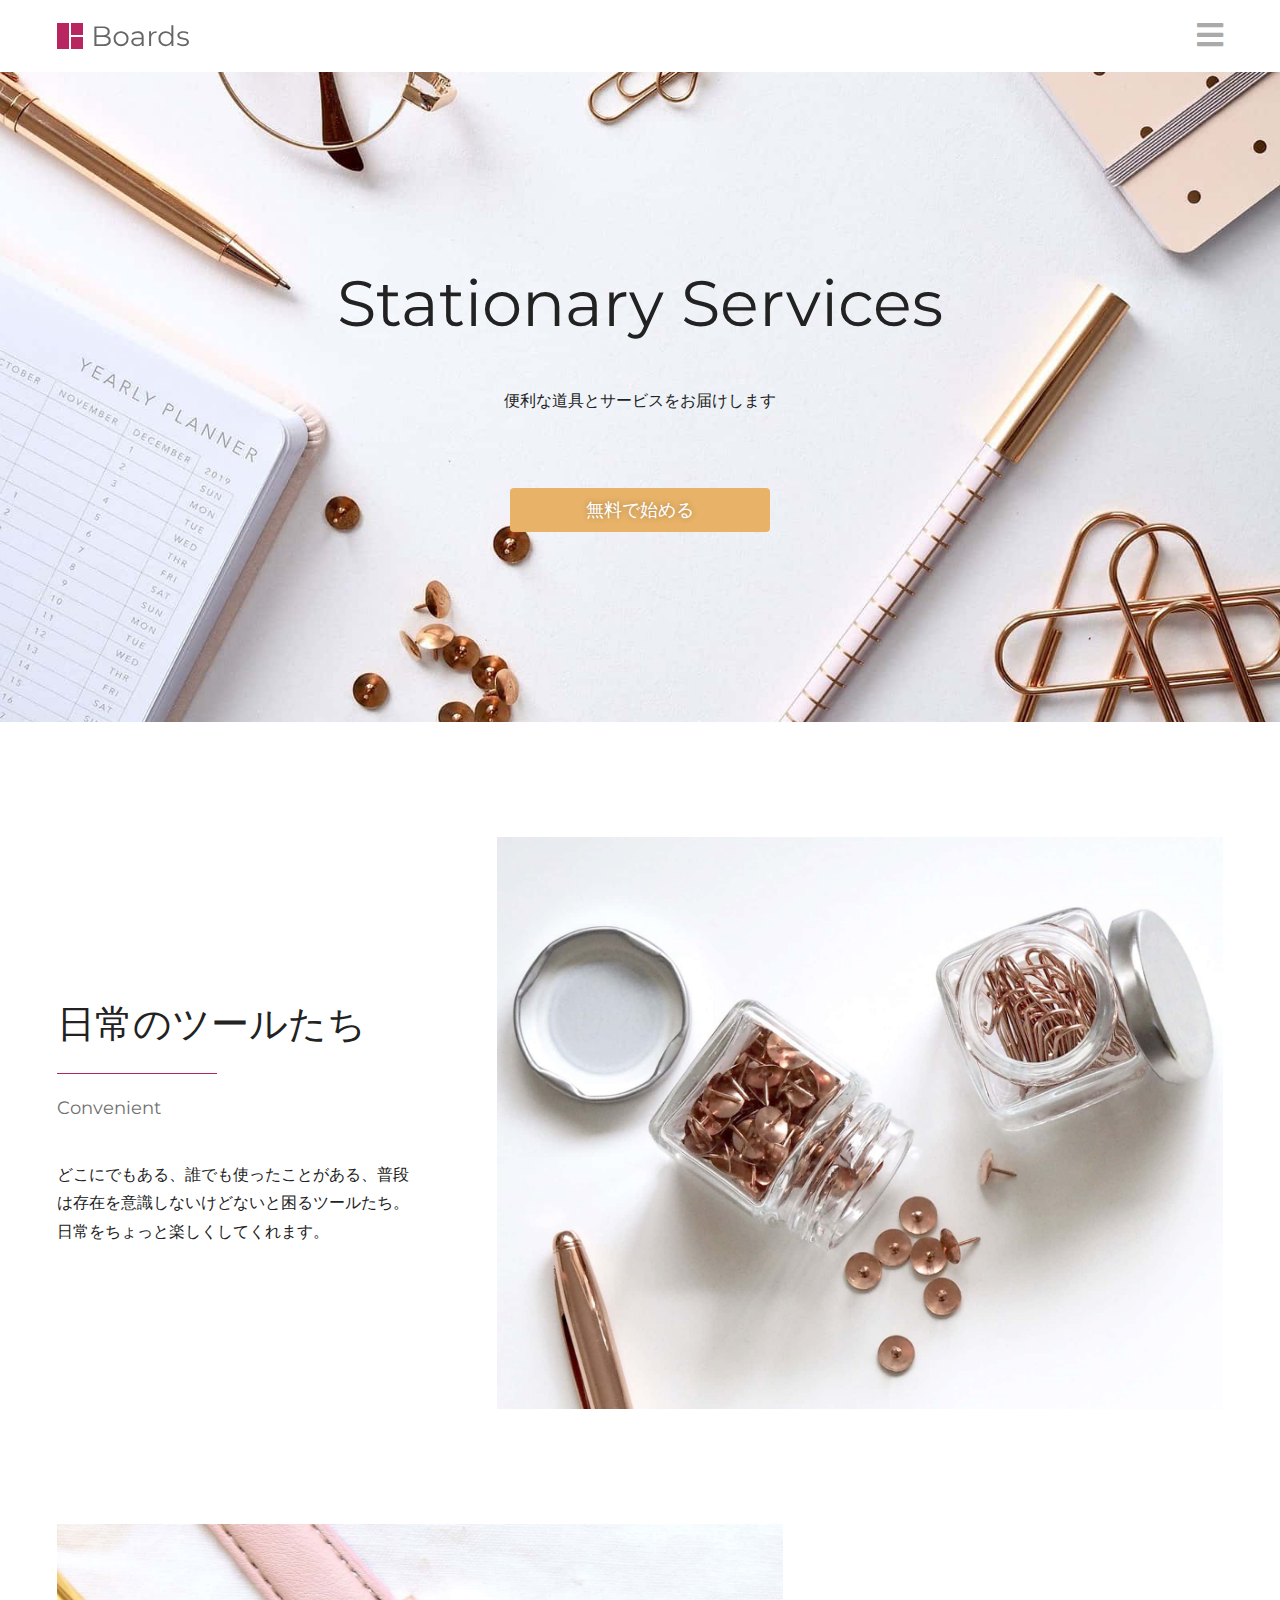
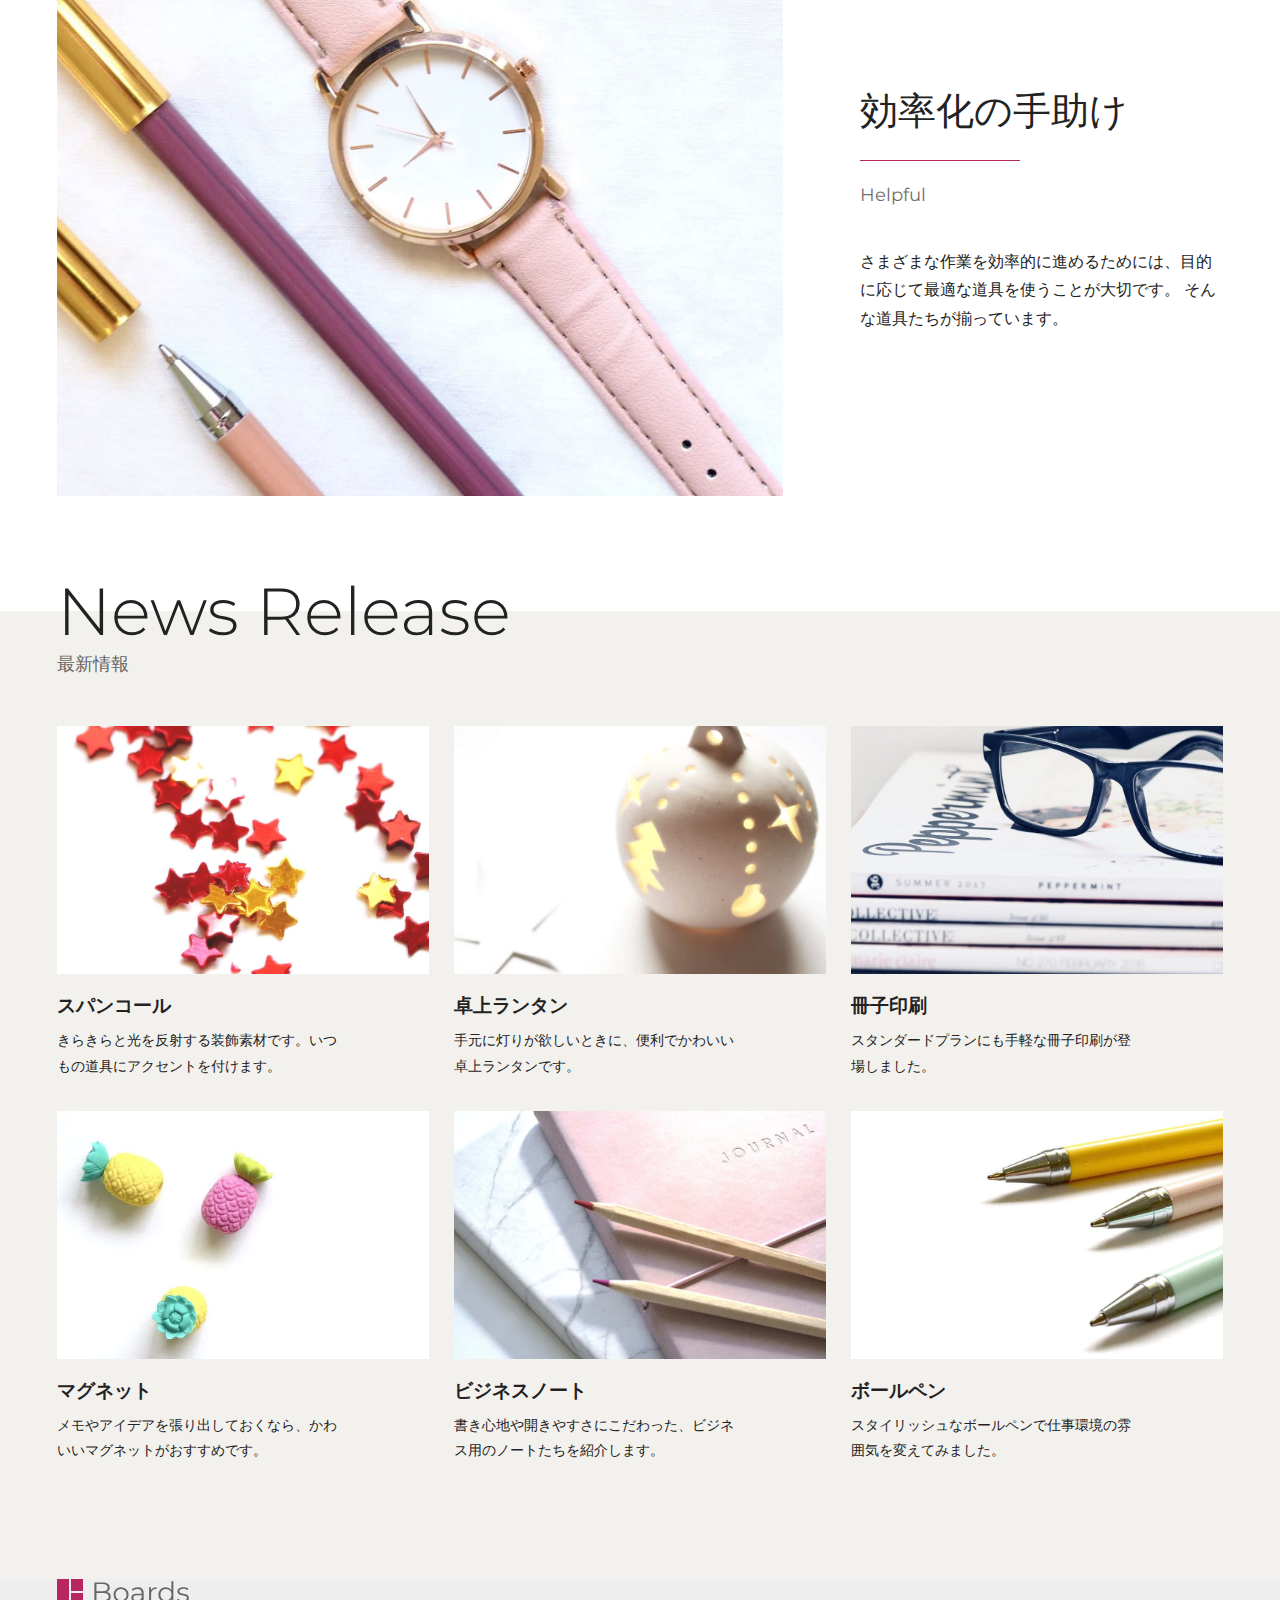
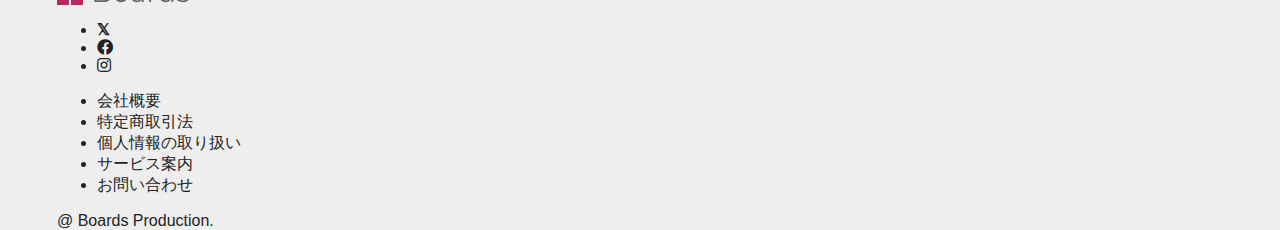
==== commit 1d748eab: "5-1.フッターをマークアップする" ====
--- a/src/index.html
+++ b/src/index.html
@@ -135,5 +135,48 @@
       </div>
     </div>
   </section>
+
+  <footer class="footer">
+    <div class="footer-container w-container">
+      <div class="footer-site">
+         <a href="index.html">
+          <img src="img/logo.svg" alt="Boards" width="135" height="26">
+         </a>
+      </div>
+
+      <ul class="footer-sns">
+        <li>
+          <a href="#">
+            <i class="fab fa-twitter"></i>
+            <span class="sr-only">X</span>
+          </a>
+        </li>
+        <li>
+          <a href="#">
+            <i class="fab fa-facebook"></i>
+            <span class="sr-only">Facebook</span>
+          </a>
+        </li>
+        <li>
+          <a href="#">
+            <i class="fab fa-instagram"></i>
+            <span class="sr-only">Instagram</span>
+          </a>
+        </li>
+      </ul>
+
+      <ul class="footer-menu">
+        <li><a href="#">会社概要</a></li>
+        <li><a href="#">特定商取引法</a></li>
+        <li><a href="#">個人情報の取り扱い</a></li>
+        <li><a href="content.html">サービス案内</a></li>
+        <li><a href="#">お問い合わせ</a></li>
+      </ul>
+
+      <div class="footer-copy">
+        @ Boards Production.
+      </div>
+    </div>
+  </footer>
 </body>
 </html>
--- a/src/style.css
+++ b/src/style.css
@@ -1,4 +1,10 @@
 @charset "UTF-8";
+
+.fa-twitter:before {
+  content: '𝕏' !important;
+  font-family: sans-serif !important;
+  font-weight: bold;
+}
 
 /* 基本 */
 :root {
@@ -192,6 +198,35 @@
   }
 }
 
+/* 記事一覧の記事 */
+.post a {
+  display: block;
+}
+
+.post h3 {
+  margin: 1em 0 0.5em;
+  font-size: clamp(12px, 2vx, 20px);
+  min-height: 0vw;
+}
+
+.post p {
+  max-width: 20em;
+  font-size: clamp(10px, 1.6vw, 14px);
+  min-height: 0vw;
+}
+
+.post img {
+  aspect-ratio: 3 / 2;
+  object-fit: cover;
+  width: 100%;
+}
+
+@supports not (aspect-ratio: 3 / 2) {
+  .post img {
+    height: 180px;
+  }
+}
+
 /* パーツの見出し */
 .heading {
   position: absolute;
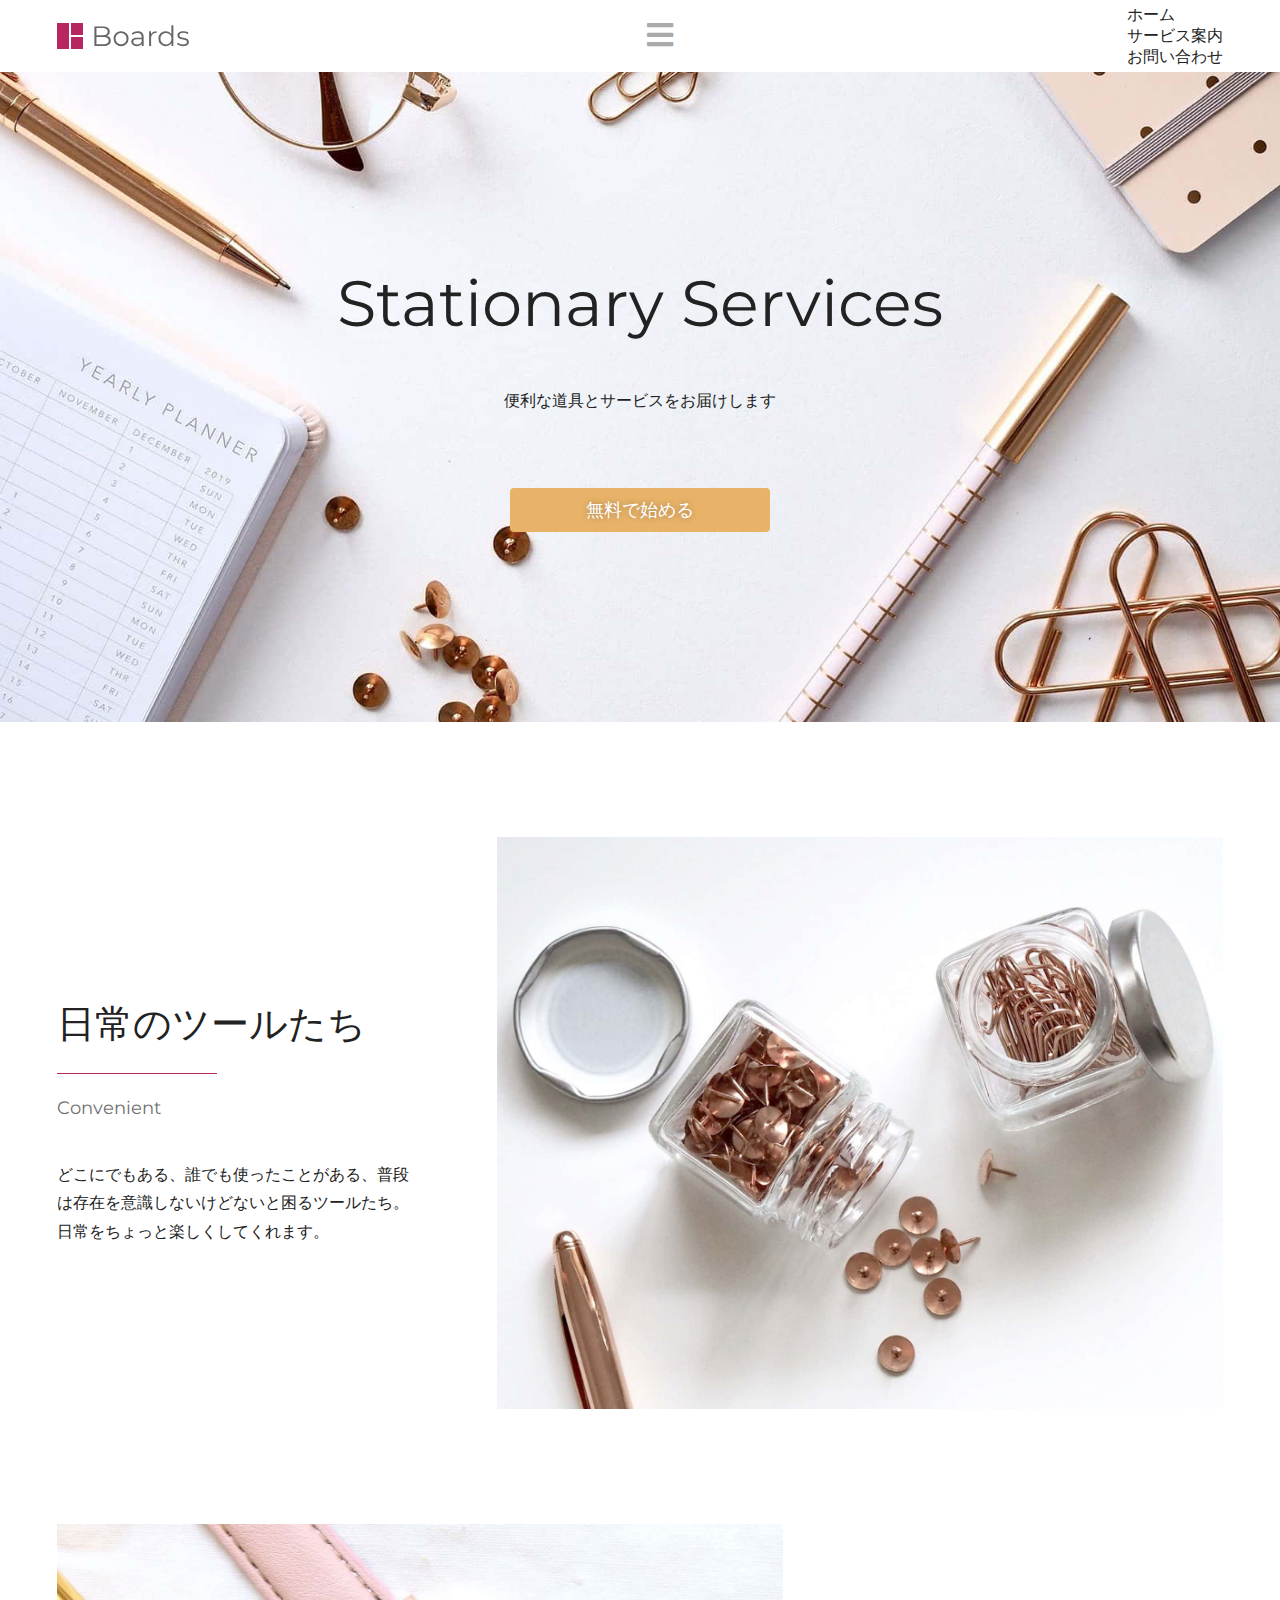
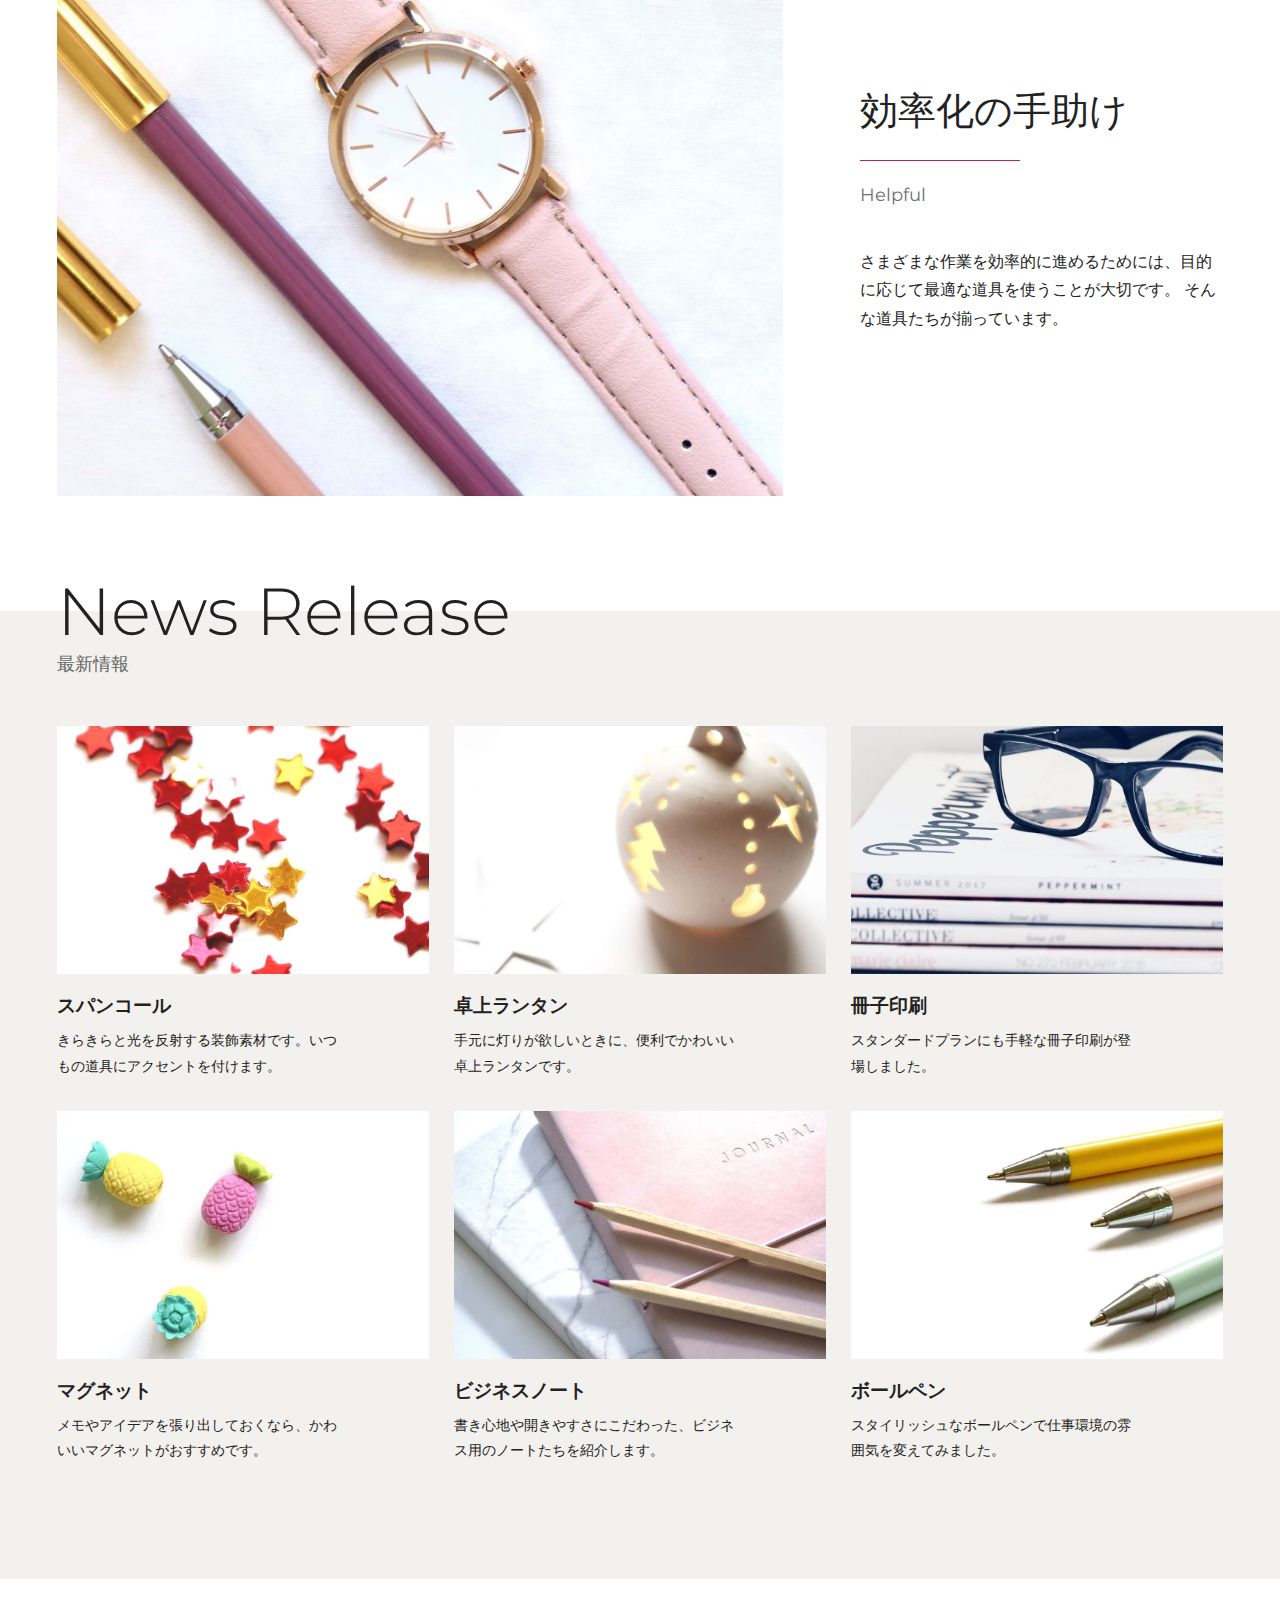
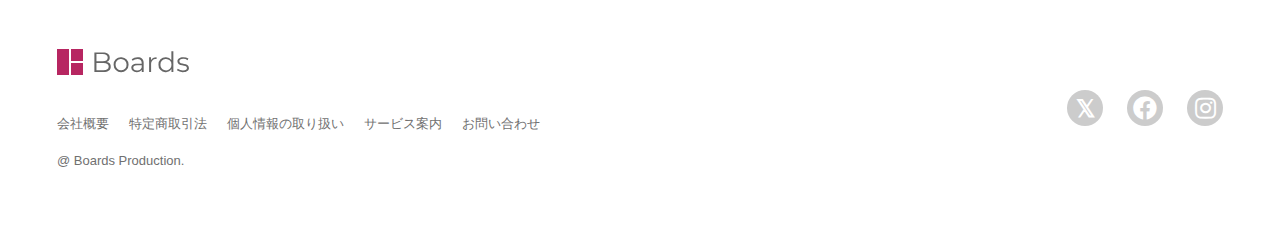
==== commit 61a918e9: "8-1.メニューを追加する" ====
--- a/src/index.html
+++ b/src/index.html
@@ -27,6 +27,14 @@
         <i class="fa fa-bars"></i>
         <span class="sr-only">MENU</span>
       </button>
+
+      <nav class="nav">
+        <ul>
+          <li><a href="index.html">ホーム</a></li>
+          <li><a href="content.html">サービス案内</a></li>
+          <li><a href="#">お問い合わせ</a></li>
+        </ul>
+      </nav>
     </div>
   </header>
 
--- a/src/style.css
+++ b/src/style.css
@@ -1,5 +1,6 @@
 @charset "UTF-8";
 
+/* SNS X */
 .fa-twitter:before {
   content: '𝕏' !important;
   font-family: sans-serif !important;
@@ -18,8 +19,10 @@
   font-family: sans-serif;
 }
 
-h1, h2, h3, h4, h5, h6, p, figure {
+h1, h2, h3, h4, h5, h6, p, figure, ul {
   margin: 0;
+  padding: 0;
+  list-style: none;
 }
 
 p {
@@ -120,6 +123,10 @@
   text-shadow: 0 0 6px #00000052;
 }
 
+.btn-accent {
+  background-color: #b72661;
+}
+
 /* 画像とテキスト */
 .imgtext {
   padding: var(--v-space) 0;
@@ -242,3 +249,163 @@
   color: #666666;
   font-size: 18px;
 }
+
+/* フッター */
+.footer {
+  padding: 70px 0;
+  background-color: #ffffff;
+  color: #707070;
+  font-size: 13px;
+}
+
+.footer-container {
+  display: grid;
+  gap: 50px;
+  justify-items: center;
+}
+
+@media (min-width: 768px) {
+  .footer-container {
+    grid-template-columns: auto auto;
+    grid-template-rows: auto auto auto;
+    gap: 20px;
+  }
+
+  .footer-container > .footer-site {
+    margin-bottom: 20px;
+  }
+
+  .footer-container > *:not(.footer-sns) {
+    justify-self: start;
+  }
+
+  .footer-container > .footer-sns {
+    grid-column: 2 / 3;
+    grid-row: 1 / 4;
+    justify-self: end;
+    align-self: center;
+  }
+}
+
+/* フッター：SNSメニュー */
+.footer-sns {
+  display: flex;
+  gap: 24px;
+  font-size: 24px;
+}
+
+.footer-sns a {
+  display: grid;
+  place-items: center;
+  width: 36px;
+  aspect-ratio: 1 / 1;
+  background-color: #cccccc;
+  color: #ffffff;
+  clip-path: circle(50%);
+}
+
+@supports not (aspect-ratio: 1 / 1) {
+  .footer-sns a {
+    height: 36px;
+  }
+}
+
+/* フッター：テキストメニュー */
+.footer-menu {
+  display: flex;
+  flex-wrap: wrap;
+  justify-content: center;
+  gap: 20px;
+}
+
+/* 記事 */
+.entry {
+  padding-bottom: var(--v-space);
+  background-color: #ffffff;
+}
+
+.entry-img img {
+  width: 100%;
+  max-height: 400px;
+  object-fit: cover;
+  margin-bottom: calc(var(--v-space) * 2 / 3);
+}
+
+.entry .w-container {
+  max-width: 720px;
+}
+
+.entry .heading-decoration {
+  font-size: clamp(30px, 6.25vw, 48px);
+}
+
+.entry-container {
+  font-size: clamp(16px, 2.4vw, 18px);
+}
+
+.entry-container :where(h1, h2, h3, h4, h5, h6, p, figure, ul) {
+  margin-top: revert;
+  margin-bottom: revert;
+  padding: revert;
+  list-style: revert;
+}
+
+.entry-container p {
+  margin: 1.8em 0;
+}
+
+.entry-container > :first-child {
+  margin-top: 0;
+}
+
+.entry-container > :last-child {
+  margin-bottom: 0;
+}
+
+/* プラン */
+.plans {
+  padding: var(--v-space) 0;
+  background-color: #e9e5e9;
+}
+
+.plans-container {
+  display: grid;
+  gap: 27px;
+}
+
+@media (min-width: 768px) {
+  .plans-container {
+    grid-template-columns: repeat(3, 1fr);
+  }
+}
+
+/* プラン：カード */
+.plan {
+  display: flex;
+  flex-direction: column;
+  padding: 60px 27px;
+  border-radius: 20px;
+  background-color: #ffffff;
+}
+
+.plan h3 {
+  margin-bottom: 38px;
+  font-family: "Montserrat",sans-serif;
+  font-size: 38px;
+  font-weight: 400;
+}
+
+.plan .desc {
+  margin-bottom: 38px;
+}
+
+.plan .price {
+  margin-top: auto;
+  margin-bottom: 22px;
+  font-size: 26px;
+  font-weight: bold;
+}
+
+.plan .btn {
+  width: auto;
+}
